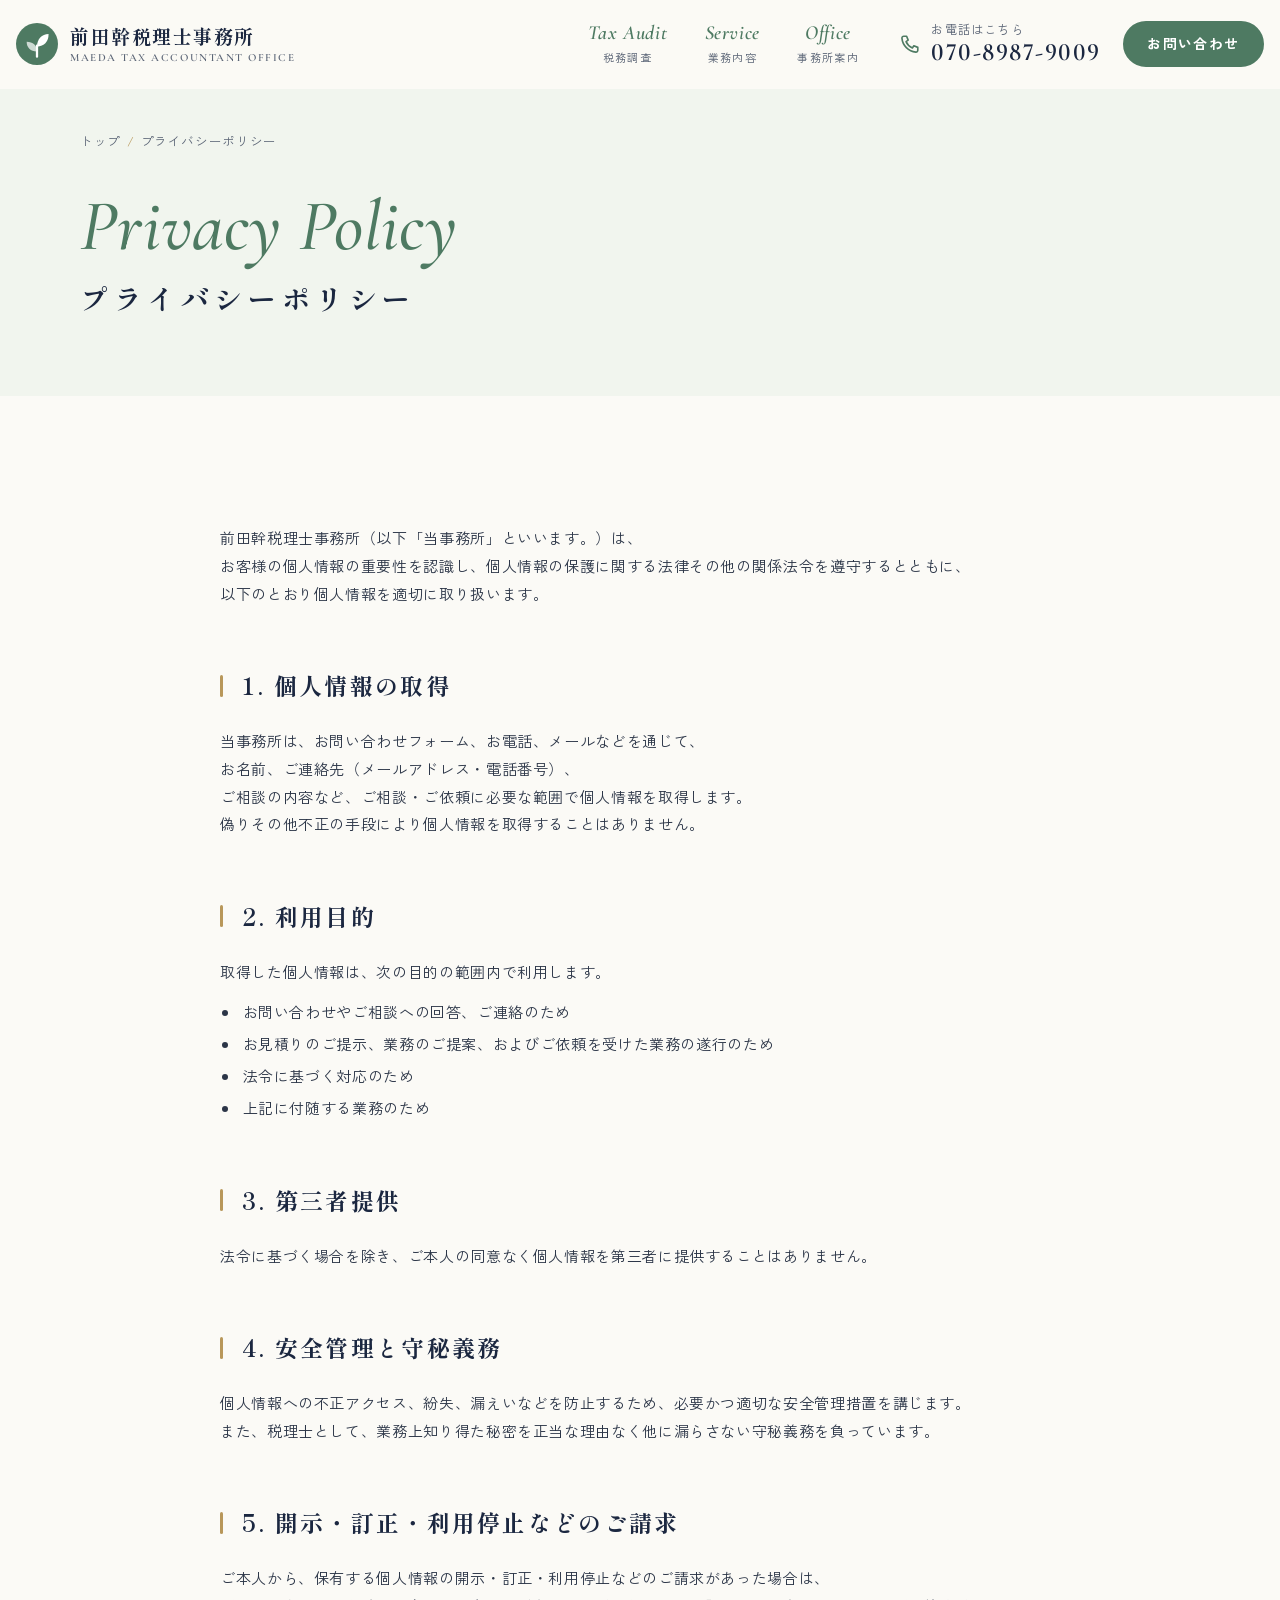
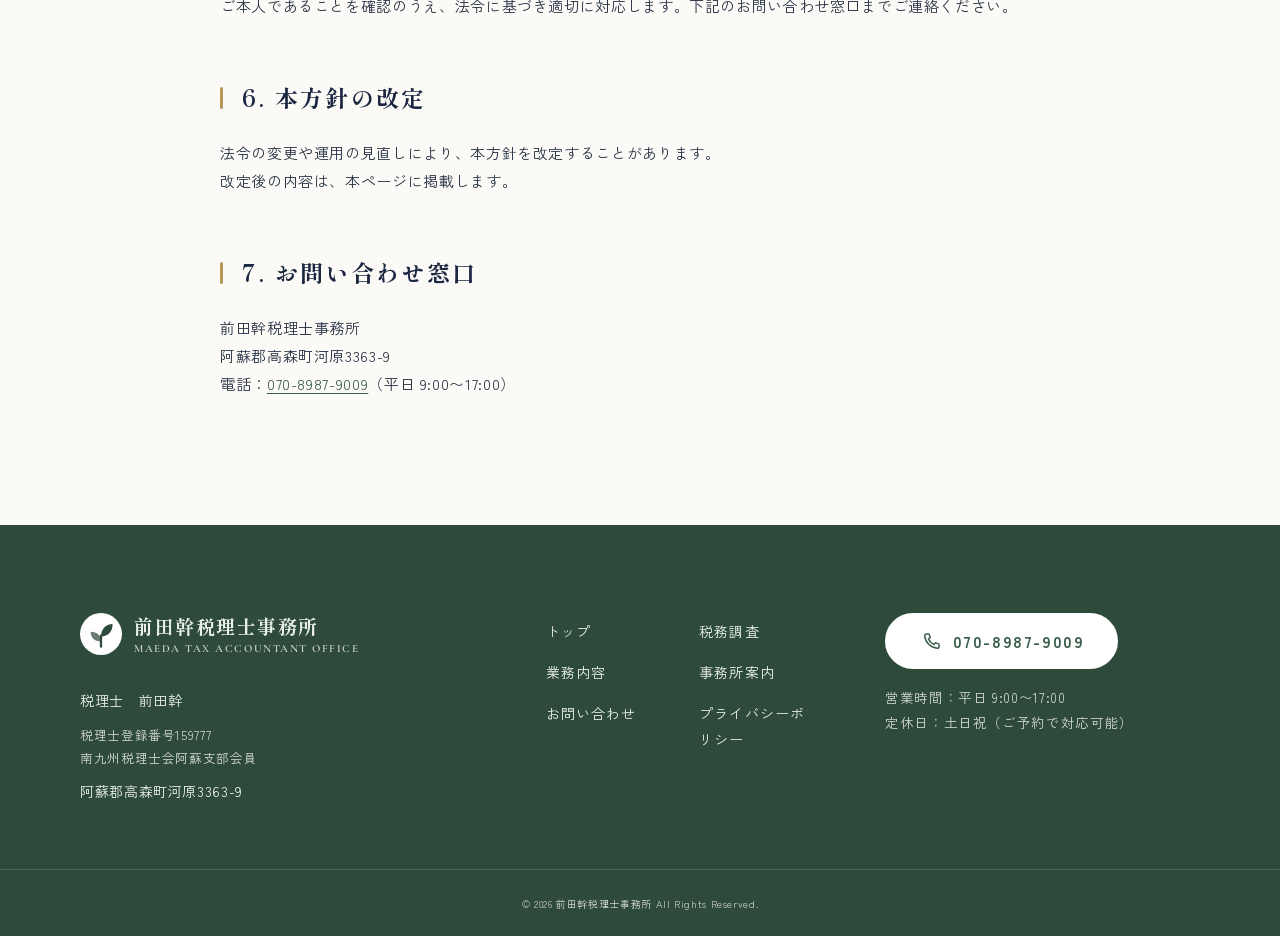
==== privacy.html @ 251eafc2 "initial sync from VS Code" ====
<!doctype html>
<html lang="ja">
<head>
<meta charset="utf-8">
<meta name="viewport" content="width=device-width, initial-scale=1">
<title>プライバシーポリシー｜前田幹税理士事務所</title>
<meta name="description" content="前田幹税理士事務所の個人情報の取り扱い（プライバシーポリシー）についてご案内します。">
<meta name="theme-color" content="#FBFAF6">
<meta name="format-detection" content="telephone=no">
<!-- 公開時にドメインが決まったら：og:image を絶対URL（https://〜/assets/img/og-image.jpg）にし、canonical と og:url を追加してください -->
<meta property="og:type" content="website">
<meta property="og:locale" content="ja_JP">
<meta property="og:site_name" content="前田幹税理士事務所">
<meta property="og:title" content="プライバシーポリシー｜前田幹税理士事務所">
<meta property="og:description" content="前田幹税理士事務所の個人情報の取り扱い（プライバシーポリシー）についてご案内します。">
<meta property="og:image" content="assets/img/og-image.jpg">
<meta name="twitter:card" content="summary_large_image">
<link rel="icon" href="assets/img/favicon.svg" type="image/svg+xml">
<link rel="preconnect" href="https://fonts.googleapis.com">
<link rel="preconnect" href="https://fonts.gstatic.com" crossorigin>
<link rel="stylesheet" href="https://fonts.googleapis.com/css2?family=Cormorant+Garamond:ital,wght@0,500;0,600;1,500;1,600&family=Shippori+Mincho:wght@500;700&family=Zen+Kaku+Gothic+New:wght@400;500;700&display=swap">
<link rel="stylesheet" href="assets/css/style.css">
<script>document.documentElement.classList.add('js');setTimeout(function(){if(!window.__siteReady)document.documentElement.classList.remove('js')},4000);</script>
</head>
<body class="page-privacy">
<a class="skip-link" href="#main">本文へスキップ</a>
<!-- SVGアイコン（インライン・スプライト）。各所で <svg class="icon"><use href="#i-xxx"/></svg> として参照 -->
<svg xmlns="http://www.w3.org/2000/svg" width="0" height="0" style="position:absolute" aria-hidden="true" focusable="false">
  <defs>
    <!-- ロゴマーク：「幹」＝木の幹から芽吹く若葉（仮のマークです。正式なロゴができたら差し替えてください） -->
    <symbol id="logo-mark" viewBox="0 0 48 48">
      <circle cx="24" cy="24" r="24" style="fill:var(--logo-bg,#4E7A62)"/>
      <path d="M24 38.5V26" fill="none" stroke-width="2.6" stroke-linecap="round" style="stroke:var(--logo-fg,#fff)"/>
      <path d="M24 27C24 18.2 29.6 13 37.2 12.6 37.6 20.6 32.2 27 24 27Z" style="fill:var(--logo-fg,#fff)"/>
      <path d="M24 32.5C24 25.4 19.4 21.6 12.2 21.4 12.2 28 16.4 32.5 24 32.5Z" style="fill:var(--logo-fg,#fff);fill-opacity:.72"/>
    </symbol>

    <!-- UIアイコン（24px） -->
    <symbol id="i-phone" viewBox="0 0 24 24">
      <path d="M5.2 3.5h3.1l1.7 4.3-2.3 1.6a12.5 12.5 0 0 0 6.9 6.9l1.6-2.3 4.3 1.7v3.1a2 2 0 0 1-2.1 2A16.7 16.7 0 0 1 3.2 5.6a2 2 0 0 1 2-2.1z"/>
    </symbol>
    <symbol id="i-mail" viewBox="0 0 24 24">
      <rect x="3" y="5" width="18" height="14" rx="2.6"/>
      <path d="m3.8 7.6 8.2 5.9 8.2-5.9"/>
    </symbol>
    <symbol id="i-arrow" viewBox="0 0 24 24">
      <path d="M4.5 12h14.5"/>
      <path d="m13.5 6.2 5.8 5.8-5.8 5.8"/>
    </symbol>
    <symbol id="i-pin" viewBox="0 0 24 24">
      <path d="M12 21.5s-6.6-5.6-6.6-11a6.6 6.6 0 0 1 13.2 0c0 5.4-6.6 11-6.6 11z"/>
      <circle cx="12" cy="10.5" r="2.4"/>
    </symbol>
    <symbol id="i-clock" viewBox="0 0 24 24">
      <circle cx="12" cy="12" r="9.2"/>
      <path d="M12 7v5.2l3.4 2"/>
    </symbol>
    <symbol id="i-check" viewBox="0 0 24 24">
      <path d="m4.8 12.6 4.9 4.9 9.5-10.3"/>
    </symbol>
    <symbol id="i-check-circle" viewBox="0 0 24 24">
      <circle cx="12" cy="12" r="9.6"/>
      <path d="m7.8 12.5 3 3 5.5-6.2"/>
    </symbol>
    <symbol id="i-info" viewBox="0 0 24 24">
      <circle cx="12" cy="12" r="9.6"/>
      <path d="M12 11v5.6"/>
      <path d="M12 7.7h.01"/>
    </symbol>
    <symbol id="i-external" viewBox="0 0 24 24">
      <path d="M14 4h6v6"/>
      <path d="M20 4l-9.4 9.4"/>
      <path d="M18 14v4.5a1.5 1.5 0 0 1-1.5 1.5h-11A1.5 1.5 0 0 1 4 18.5v-11A1.5 1.5 0 0 1 5.5 6H10"/>
    </symbol>

    <!-- 特長・業務アイコン（48px／線＋ゴールドのアクセント） -->
    <symbol id="i-building" viewBox="0 0 48 48">
      <path d="M6 19 24 8l18 11z"/>
      <path d="M13 24v12M20 24v12M28 24v12M35 24v12"/>
      <path d="M9 40h30M6 44h36"/>
      <circle class="acc" cx="24" cy="15" r="2"/>
    </symbol>
    <symbol id="i-talk" viewBox="0 0 48 48">
      <path d="M10 8h21a4.5 4.5 0 0 1 4.5 4.5v10A4.5 4.5 0 0 1 31 27H21l-7.5 6v-6H10a4.5 4.5 0 0 1-4.5-4.5v-10A4.5 4.5 0 0 1 10 8z"/>
      <path d="M38.5 18.5h.5a4.5 4.5 0 0 1 4.5 4.5v9a4.5 4.5 0 0 1-4.5 4.5h-1.5V43l-7.5-5.5H25a4.5 4.5 0 0 1-3.6-1.8"/>
      <circle class="dot" cx="14.5" cy="17.5" r="1.5"/>
      <circle class="acc" cx="20.5" cy="17.5" r="1.7"/>
      <circle class="dot" cx="26.5" cy="17.5" r="1.5"/>
    </symbol>
    <symbol id="i-review" viewBox="0 0 48 48">
      <path d="M15 5h13l9 9v8"/>
      <path d="M15 5a3.5 3.5 0 0 0-3.5 3.5v28A3.5 3.5 0 0 0 15 40h7"/>
      <path d="M28 5v9h9"/>
      <path d="M17 21h14M17 27h8"/>
      <circle cx="33" cy="33.5" r="7"/>
      <path d="m38.3 38.8 5 5"/>
      <path class="acc-line" d="m29.8 33.5 2.4 2.4 4-4.7"/>
    </symbol>
    <symbol id="i-doc" viewBox="0 0 48 48">
      <path d="M14 5h15l8 8v28a2 2 0 0 1-2 2H14a2 2 0 0 1-2-2V7a2 2 0 0 1 2-2z"/>
      <path d="M29 5v8h8"/>
      <path d="M17 22h15M17 28h15M17 34h8"/>
      <circle class="acc" cx="33" cy="35" r="3.6"/>
    </symbol>
    <symbol id="i-qa" viewBox="0 0 48 48">
      <path d="M10 7h28a3.5 3.5 0 0 1 3.5 3.5V29a3.5 3.5 0 0 1-3.5 3.5H26L18 40v-7.5h-8A3.5 3.5 0 0 1 6.5 29V10.5A3.5 3.5 0 0 1 10 7z"/>
      <path d="M20.2 17.6a3.9 3.9 0 1 1 5.6 3.5c-1.2.6-1.8 1.4-1.8 2.6"/>
      <circle class="acc" cx="24" cy="27.6" r="1.4"/>
    </symbol>
    <symbol id="i-calc" viewBox="0 0 48 48">
      <rect x="10" y="5" width="28" height="38" rx="3.5"/>
      <rect x="15" y="10" width="18" height="8" rx="1.8"/>
      <circle class="dot" cx="17" cy="25" r="1.6"/>
      <circle class="dot" cx="24" cy="25" r="1.6"/>
      <circle class="dot" cx="31" cy="25" r="1.6"/>
      <circle class="dot" cx="17" cy="31" r="1.6"/>
      <circle class="dot" cx="24" cy="31" r="1.6"/>
      <circle class="dot" cx="31" cy="31" r="1.6"/>
      <circle class="dot" cx="17" cy="37" r="1.6"/>
      <circle class="dot" cx="24" cy="37" r="1.6"/>
      <circle class="acc" cx="31" cy="37" r="1.9"/>
    </symbol>
    <symbol id="i-home" viewBox="0 0 48 48">
      <path d="M5.5 23.5 24 8l18.5 15.5"/>
      <path d="M10 20.5V40a2 2 0 0 0 2 2h24a2 2 0 0 0 2-2V20.5"/>
      <path d="M20 42V31h8v11"/>
      <path class="acc" d="M24 26.4s-4.6-2.9-4.6-5.9a2.5 2.5 0 0 1 4.6-1.4 2.5 2.5 0 0 1 4.6 1.4c0 3-4.6 5.9-4.6 5.9z"/>
    </symbol>
    <symbol id="i-bell" viewBox="0 0 48 48">
      <path d="M24 6c-7 0-12 5.2-12 12v8l-4 7h32l-4-7v-8c0-6.8-5-12-12-12z"/>
      <path d="M19.5 39a4.5 4.5 0 0 0 9 0"/>
      <circle class="acc" cx="24" cy="6" r="2"/>
    </symbol>
  </defs>
</svg>

<!-- ============================================================
     ヘッダー（全ページ共通）
============================================================ -->
<header class="site-header" id="site-header">
  <div class="site-header__inner">
    <a class="logo" href="index.html" aria-label="前田幹税理士事務所 トップページへ">
      <svg class="logo__mark" viewBox="0 0 48 48" aria-hidden="true" focusable="false"><use href="#logo-mark"/></svg>
      <span class="logo__text">
        <span class="logo__name">前田幹税理士事務所</span>
        <span class="logo__sub">Maeda Tax Accountant Office</span>
      </span>
    </a>

    <nav class="gnav" id="gnav" aria-label="メインメニュー">
      <ul class="gnav__list">
        <li><a class="gnav__link" href="tax-audit.html"><span class="gnav__en">Tax Audit</span><span class="gnav__ja">税務調査</span></a></li>
        <li><a class="gnav__link" href="service.html"><span class="gnav__en">Service</span><span class="gnav__ja">業務内容</span></a></li>
        <li><a class="gnav__link" href="index.html#office"><span class="gnav__en">Office</span><span class="gnav__ja">事務所案内</span></a></li>
      </ul>
      <div class="gnav__cta">
        <a class="gnav__tel" href="tel:07089879009">
          <svg class="icon" aria-hidden="true" focusable="false"><use href="#i-phone"/></svg>
          <span class="gnav__tel-body">
            <span class="gnav__tel-label">お電話はこちら</span>
            <span class="gnav__tel-num">070-8987-9009</span>
          </span>
        </a>
        <a class="btn btn--sm" href="service.html#contact"><span>お問い合わせ</span></a>
      </div>
    </nav>

    <button class="menu-btn" type="button" aria-expanded="false" aria-controls="gnav" aria-label="メニューを開く">
      <span class="menu-btn__bars" aria-hidden="true"><span></span><span></span></span>
      <span class="menu-btn__label" aria-hidden="true">Menu</span>
    </button>
  </div>
</header>

<main id="main">
<!-- ============================================================
     プライバシーポリシー
     ※構成案に本文がなかったため、一般的な内容で作成したドラフトです。
       事務所側でご確認・修正のうえ公開してください（制定日・改定日の追記もお願いします）。
============================================================ -->
<section class="page-hero page-hero--simple">
  <div class="container">
    <nav class="breadcrumb" aria-label="パンくずリスト">
      <ol>
        <li><a href="index.html">トップ</a></li>
        <li aria-current="page">プライバシーポリシー</li>
      </ol>
    </nav>
    <p class="page-hero__en" aria-hidden="true">Privacy Policy</p>
    <h1 class="page-hero__title">プライバシーポリシー</h1>
  </div>
</section>

<section class="section policy-doc">
  <div class="container container--narrow">
    <div class="prose">
      <p>前田幹税理士事務所（以下「当事務所」といいます。）は、<br class="is-pc"><br class="is-sp">お客様の個人情報の重要性を認識し、<br class="is-sp">個人情報の保護に関する法律<br class="is-sp">その他の関係法令を遵守するとともに、<br class="is-pc"><br class="is-sp">以下のとおり個人情報を適切に取り扱います。</p>

      <h2 class="h3">1. 個人情報の取得</h2>
      <p>当事務所は、お問い合わせフォーム、お電話、<br class="is-sp">メールなどを通じて、<br class="is-pc"><br class="is-sp">お名前、ご連絡先（メールアドレス・電話番号）、<br class="is-pc"><br class="is-sp">ご相談の内容など、ご相談・ご依頼に必要な範囲で<br class="is-sp">個人情報を取得します。<br class="is-pc"><br class="is-sp">偽りその他不正の手段により<br class="is-sp">個人情報を取得することはありません。</p>

      <h2 class="h3">2. 利用目的</h2>
      <p>取得した個人情報は、次の目的の範囲内で利用します。</p>
      <ul class="plain-list">
        <li>お問い合わせやご相談への回答、ご連絡のため</li>
        <li>お見積りのご提示、業務のご提案、<br class="is-sp">およびご依頼を受けた業務の遂行のため</li>
        <li>法令に基づく対応のため</li>
        <li>上記に付随する業務のため</li>
      </ul>

      <h2 class="h3">3. 第三者提供</h2>
      <p>法令に基づく場合を除き、<br class="is-sp">ご本人の同意なく個人情報を<br class="is-sp">第三者に提供することはありません。</p>

      <h2 class="h3">4. 安全管理と守秘義務</h2>
      <p>個人情報への不正アクセス、紛失、漏えいなどを防止するため、<br class="is-sp">必要かつ適切な安全管理措置を講じます。<br class="is-pc"><br class="is-sp">また、税理士として、業務上知り得た秘密を<br class="is-sp">正当な理由なく他に漏らさない守秘義務を負っています。</p>

      <h2 class="h3">5. 開示・訂正・利用停止などのご請求</h2>
      <p>ご本人から、保有する個人情報の開示・訂正・利用停止などの<br class="is-sp">ご請求があった場合は、<br class="is-pc">ご本人であることを確認のうえ、<br class="is-sp">法令に基づき適切に対応します。<br class="is-sp">下記のお問い合わせ窓口までご連絡ください。</p>

      <h2 class="h3">6. 本方針の改定</h2>
      <p>法令の変更や運用の見直しにより、<br class="is-sp">本方針を改定することがあります。<br class="is-pc"><br class="is-sp">改定後の内容は、本ページに掲載します。</p>

      <h2 class="h3">7. お問い合わせ窓口</h2>
      <p>前田幹税理士事務所<br>阿蘇郡高森町河原3363-9<br>電話：<a class="nb" href="tel:07089879009">070-8987-9009</a>（平日 9:00〜17:00）</p>
    </div>
  </div>
</section>

</main>
<!-- ============================================================
     フッター（全ページ共通）
============================================================ -->
<footer class="site-footer">
  <div class="site-footer__inner">
    <div class="site-footer__brand">
      <a class="logo logo--light" href="index.html" aria-label="前田幹税理士事務所 トップページへ">
        <svg class="logo__mark" viewBox="0 0 48 48" aria-hidden="true" focusable="false"><use href="#logo-mark"/></svg>
        <span class="logo__text">
          <span class="logo__name">前田幹税理士事務所</span>
          <span class="logo__sub">Maeda Tax Accountant Office</span>
        </span>
      </a>
      <address class="site-footer__address">
        <p>税理士　前田幹</p>
        <p class="site-footer__small">税理士登録番号159777<br>南九州税理士会阿蘇支部会員</p>
        <p>阿蘇郡高森町河原3363-9</p>
      </address>
    </div>

    <nav class="site-footer__nav" aria-label="フッターメニュー">
      <ul>
        <li><a href="index.html">トップ</a></li>
        <li><a href="tax-audit.html">税務調査</a></li>
        <li><a href="service.html">業務内容</a></li>
        <li><a href="index.html#office">事務所案内</a></li>
        <li><a href="service.html#contact">お問い合わせ</a></li>
        <li><a href="privacy.html">プライバシーポリシー</a></li>
      </ul>
    </nav>

    <div class="site-footer__contact">
      <a class="btn btn--light" href="tel:07089879009">
        <svg class="icon" aria-hidden="true" focusable="false"><use href="#i-phone"/></svg>
        <span class="nb">070-8987-9009</span>
      </a>
      <p class="site-footer__hours">営業時間：平日 9:00〜17:00<br>定休日：土日祝（ご予約で対応可能）</p>
    </div>
  </div>
  <p class="site-footer__copy"><small>© 2026 前田幹税理士事務所 All Rights Reserved.</small></p>
</footer>

<!-- スマホ・タブレット用の固定バー（電話・お問い合わせにすぐ届くように） -->
<div class="sp-bar" role="navigation" aria-label="お電話・お問い合わせ">
  <a class="sp-bar__tel" href="tel:07089879009">
    <svg class="icon" aria-hidden="true" focusable="false"><use href="#i-phone"/></svg>
    <span>電話する</span>
  </a>
  <a class="sp-bar__mail" href="service.html#contact">
    <svg class="icon" aria-hidden="true" focusable="false"><use href="#i-mail"/></svg>
    <span>お問い合わせ</span>
  </a>
</div>

<script src="assets/js/main.js" defer></script>
</body>
</html>
---- assets/css/style.css ----
/* ==========================================================================
   前田幹税理士事務所 — style.css
   コンセプト：やさしい余白・落ち着いた色・明朝の見出し
   色味は、写真（机のセージグリーン／紺のスーツ／襟元のゴールド）から取っています。
   色を変えたいときは、下の「01 Tokens」の値を書き換えるだけで全ページに反映されます。
   目次
   01 Tokens        02 Base          03 Utilities     04 Buttons / Icons
   05 Header / Nav  06 Footer        07 Section parts 08 Home
   09 Inner pages   10 Form          11 Mobile compact  12 Motion / A11y
   ========================================================================== */

/* ---------- 01 Tokens ---------- */
:root {
  /* 面 */
  --c-bg: #FBFAF6;              /* 生成り（ページ背景） */
  --c-bg-soft: #F1F5EE;         /* 淡いセージ（交互セクション） */
  --c-bg-tint: #E3ECE2;         /* セージの濃いめ（吹き出し・パネル） */
  --c-bg-tint-2: #EAEFE6;       /* 吹き出しの2つ目など、もう少し淡いもの */
  --c-bg-tint-strong: #DDE8DC;  /* 淡い背景の上に置く写真のズレ枠 */
  --c-surface: #FFFFFF;

  /* 文字・線・入力欄 */
  --c-ink: #2B3547;             /* 本文 */
  --c-ink-strong: #1B2740;      /* 見出し（スーツの紺） */
  --c-ink-soft: #5A6475;        /* 補足テキスト */
  --c-line: #DCE3D9;
  --c-field: #F3F7F0;           /* 入力欄の塗り */
  --c-field-line: #C9D3C7;      /* 入力欄・選択肢の枠 */

  /* ブランド色 */
  --c-primary: #4E7A62;         /* セージグリーン（ボタン等） */
  --c-primary-hover: #3B5F4B;
  --c-on-primary: #FFFFFF;      /* 主色の上に載せる文字 */
  --c-primary-dark: #3B5F4B;    /* 明るい背景上の小さな色文字・リンク */
  --c-heading-accent: #3B5F4B;  /* 目立たせたい色文字（特長の見出し・数字など） */
  --c-gold: #B8975A;            /* バッジのゴールド（装飾の線・点・枠） */
  --c-icon: #4E7A62;            /* アイコンの線 */
  --c-icon-accent: #B8975A;     /* アイコンのアクセント（点など） */
  --c-en: #4E7A62;              /* 英字の見出し */
  --c-ghost-fg: #3B5F4B;        /* 枠ボタンの文字 */
  --c-focus-ring: #4E7A62;      /* キーボードフォーカスの輪 */

  /* ロゴ・フッター */
  --logo-bg: #4E7A62;
  --logo-fg: #FFFFFF;
  --c-footer-bg: #2E4A3B;
  --c-footer-fg: #EAF1EA;
  --c-footer-fg-soft: rgba(255, 255, 255, .78);
  --c-footer-line: rgba(255, 255, 255, .14);
  --c-footer-logo-bg: #FFFFFF;
  --c-footer-logo-fg: #2E4A3B;

  /* 緊急系（赤すぎない焼き色） */
  --c-alert: #B35538;
  --c-alert-ink: #9C4429;
  --c-alert-bg: #FCF2ED;
  --c-alert-line: #EBCFC1;

  --font-sans: "Zen Kaku Gothic New", "Hiragino Kaku Gothic ProN", "Hiragino Sans", "Yu Gothic Medium", "YuGothic", "Meiryo", sans-serif;
  --font-serif: "Shippori Mincho", "Hiragino Mincho ProN", "Yu Mincho", "YuMincho", "MS PMincho", serif;
  --font-en: "Cormorant Garamond", "Shippori Mincho", "Hiragino Mincho ProN", serif;

  --radius-s: 12px;
  --radius-m: 20px;
  --radius-l: 32px;
  --shadow-s: 0 8px 30px rgba(30, 45, 70, .06);
  --shadow-m: 0 20px 60px rgba(30, 45, 70, .10);
  --header-h: 72px;
  --bar-h: 69px;                /* 下部固定バー（〜959pxで表示）の高さ */
  --ease: cubic-bezier(.22, .61, .36, 1);

  --acc: var(--c-icon-accent);  /* SVGアイコンのアクセント色（.acc が参照） */
}
@media (min-width: 960px) {
  :root { --header-h: 88px; --bar-h: 0px; }
}
/* ファーストビュー（各ページ冒頭の写真エリア）の高さ＝画面の高さ − ヘッダー − 下部バー */
:root { --fv-h: calc(100vh - var(--header-h) - var(--bar-h) - env(safe-area-inset-bottom) - 1px); }
@supports (height: 100svh) {
  :root { --fv-h: calc(100svh - var(--header-h) - var(--bar-h) - env(safe-area-inset-bottom) - 1px); }
}

/* ---------- 02 Base ---------- */
*, *::before, *::after { box-sizing: border-box; }
html {
  -webkit-text-size-adjust: 100%;
  scroll-behavior: smooth;
  scroll-padding-top: calc(var(--header-h) + 16px);
}
body {
  margin: 0;
  background: var(--c-bg);
  color: var(--c-ink);
  font-family: var(--font-sans);
  font-size: 16px;
  line-height: 1.85;
  letter-spacing: .04em;
  -webkit-font-smoothing: antialiased;
  text-rendering: optimizeLegibility;
  /* 自然な日本語の折り返し（keep-all や <wbr> による強制的な文節区切りは使いません） */
  word-break: normal;
  overflow-wrap: break-word;
  line-break: strict;
}
/* 本文・リスト */
p, li {
  line-height: 1.85;
  overflow-wrap: break-word;
  word-break: normal;
  text-wrap: pretty;          /* 文末に1〜2文字だけ取り残されるのを防ぐ（対応ブラウザ） */
}
/* 見出し：文節で自動折り返し（Chrome / Edge など対応ブラウザ）。
   非対応ブラウザでも崩れないよう、HTML側で意味のまとまりを <span class="ib">（inline-block）にしています */
h1, h2, h3 { word-break: auto-phrase; }
/* 【任意】本文でも文節の途中で折り返したくない場合は、次の1行を有効にしてください（Chrome / Edge 対応。非対応ブラウザは通常の折り返し）
   p, li, dd { word-break: auto-phrase; } */
/* 短い項目（チェックリスト・箇条書き）：行の長さを揃えて、末尾に1〜2文字だけ残るのを防ぐ */
.check-grid li, .worry-list li, .principles li, .checklist-box__list li, .bubbles li, .experience__list li,
.plain-list li, .hero__eyebrow { text-wrap: balance; }
body.is-nav-open, html.is-nav-open body { overflow: hidden; }
img, svg, iframe { display: block; max-width: 100%; }
img { height: auto; }
a { color: var(--c-primary-dark); text-underline-offset: .22em; }
h1, h2, h3, p, ul, ol, dl, dd, figure { margin: 0; }
ul, ol { padding: 0; list-style: none; }
button, input, textarea { font: inherit; color: inherit; letter-spacing: inherit; }
[hidden] { display: none !important; }
::selection { background: color-mix(in srgb, var(--c-gold) 35%, transparent); }
:focus-visible { outline: 3px solid var(--c-focus-ring); outline-offset: 3px; border-radius: 4px; }

/* ---------- 03 Utilities ---------- */
.sr-only {
  position: absolute !important; width: 1px; height: 1px; padding: 0; margin: -1px;
  overflow: hidden; clip: rect(0, 0, 0, 0); white-space: nowrap; border: 0;
}
.nb { white-space: nowrap; }
.ib { display: inline-block; }
/* PC／スマホ 改行切り替え：<br class="is-pc"> はPCだけ、<br class="is-sp"> はスマホだけで改行（768px以下がスマホ） */
.is-pc { display: inline; }
.is-sp { display: none; }
@media screen and (max-width: 768px) {
  .is-pc { display: none; }
  .is-sp { display: inline; }
}
.skip-link {
  position: absolute; left: 12px; top: -64px; z-index: 300;
  padding: 10px 18px; border-radius: 8px; background: var(--c-ink-strong); color: #fff;
  text-decoration: none; transition: top .2s;
}
.skip-link:focus { top: 12px; }

.container { width: min(100% - 40px, 1120px); margin-inline: auto; }
.container--narrow { width: min(100% - 40px, 840px); margin-inline: auto; }
@media (min-width: 768px) {
  .container { width: min(100% - 64px, 1120px); }
  .container--narrow { width: min(100% - 64px, 840px); }
}

.section { position: relative; padding-block: clamp(72px, 10vw, 132px); }
.section--soft { background: var(--c-bg-soft); }
.section--tight { padding-block: clamp(56px, 7vw, 96px); }

/* 1カラムのグリッドは、長い語で幅が押し広げられないよう minmax(0,1fr) を明示 */
.features__grid, .link-cards, .message__grid, .office__about, .office__info,
.experience, .flow, .closing__panel, .service-cards, .site-footer__inner, .steps, .check-grid,
.worry-list, .bubbles, .form__pair, .alert-card, .checklist-box__list { grid-template-columns: minmax(0, 1fr); }

/* 本文の組み */
.prose p + p { margin-top: 1.4em; }
.prose strong { font-weight: 700; color: var(--c-ink-strong); }
.prose .h3 { margin-top: 2.6em; }
.prose .h3:first-child { margin-top: 0; }
.mark { background: linear-gradient(transparent 62%, color-mix(in srgb, var(--c-gold) 34%, transparent) 62%); padding-inline: .1em; }

.h3 {
  position: relative; margin-bottom: 1em; padding-left: .95em;
  font-family: var(--font-serif); font-weight: 700; font-size: clamp(19px, 2.4vw, 23px);
  line-height: 1.6; letter-spacing: .1em; color: var(--c-ink-strong);
}
.h3::before {
  content: ""; position: absolute; left: 0; top: .32em; bottom: .32em; width: 3px;
  border-radius: 2px; background: var(--c-gold);
}

/* セクション見出し（英字＋日本語） */
.sec-head { margin-bottom: clamp(40px, 6vw, 72px); text-align: center; }
.sec-head__en {
  font-family: var(--font-en); font-style: italic; font-weight: 500;
  font-size: clamp(42px, 8vw, 76px); line-height: 1; letter-spacing: .01em;
  color: var(--c-en); opacity: .94;
}
.sec-head__ja {
  display: inline-block; margin-top: 10px;
  font-family: var(--font-serif); font-weight: 700; font-size: clamp(17px, 2.2vw, 21px);
  line-height: 1.6; letter-spacing: .18em; color: var(--c-ink-strong); text-wrap: balance;
}
.sec-head__ja::after {
  content: ""; display: block; width: 36px; height: 2px; margin: 18px auto 0;
  border-radius: 2px; background: var(--c-gold);
}
.lead-title {
  margin-bottom: clamp(28px, 4vw, 44px);
  font-family: var(--font-serif); font-weight: 700; font-size: clamp(23px, 3.4vw, 34px);
  line-height: 1.7; letter-spacing: .06em; color: var(--c-ink-strong); text-wrap: balance;
}
.lead-text {
  font-family: var(--font-serif); font-weight: 500; font-size: clamp(16px, 2vw, 19px);
  line-height: 2; letter-spacing: .06em; text-align: center; text-wrap: pretty;
}

/* 写真フレーム（やわらかいズレ枠） */
.photo { position: relative; isolation: isolate; }
.photo img { width: 100%; height: auto; border-radius: var(--radius-l); box-shadow: var(--shadow-s); }
.photo::before {
  content: ""; position: absolute; z-index: -1; inset: 16px -14px -16px 14px;
  border: 1px solid var(--c-gold); border-radius: var(--radius-l); opacity: .8;
}
.photo--soft::before { inset: 18px -16px -18px 16px; border: 0; background: var(--c-bg-tint); opacity: 1; }
.section--soft .photo--soft::before { background: var(--c-bg-tint-strong); }

/* ---------- 04 Buttons / Icons ---------- */
.icon {
  width: 1.25em; height: 1.25em; flex: none;
  fill: none; stroke: currentColor; stroke-width: 1.8; stroke-linecap: round; stroke-linejoin: round;
}
.icon--xl { width: 46px; height: 46px; stroke-width: 1.7; }
.acc { fill: var(--acc, var(--c-gold)); stroke: none; }
.acc-line { stroke: var(--acc, var(--c-gold)); }
.dot { fill: currentColor; stroke: none; }

.btn {
  --btn-bg: var(--c-primary); --btn-fg: var(--c-on-primary); --btn-bd: var(--c-primary);
  display: inline-flex; align-items: center; justify-content: center; gap: .65em;
  min-height: 56px; padding: .7em 2em .7em 2.2em;
  border: 2px solid var(--btn-bd); border-radius: 999px; background: var(--btn-bg); color: var(--btn-fg);
  font-family: var(--font-sans); font-weight: 700; font-size: 16px; line-height: 1.4; letter-spacing: .1em;
  text-align: center; text-decoration: none; cursor: pointer;
  transition: background-color .3s var(--ease), color .3s var(--ease), border-color .3s var(--ease),
              transform .3s var(--ease), box-shadow .3s var(--ease);
}
.btn .icon { transition: transform .3s var(--ease); }
.btn:hover {
  --btn-bg: var(--c-primary-hover); --btn-bd: var(--c-primary-hover);
  transform: translateY(-2px); box-shadow: 0 12px 26px color-mix(in srgb, var(--c-primary) 38%, transparent);
}
.btn:hover .icon:last-child { transform: translateX(4px); }
.btn:active { transform: translateY(0); box-shadow: none; }
.btn--ghost { --btn-bg: transparent; --btn-fg: var(--c-ghost-fg); --btn-bd: var(--c-primary); }
.btn--ghost:hover { --btn-bg: var(--c-primary); --btn-fg: var(--c-on-primary); --btn-bd: var(--c-primary); }
.btn--light { --btn-bg: #fff; --btn-fg: var(--c-heading-accent); --btn-bd: #fff; }
.btn--light:hover { --btn-bg: var(--c-bg-tint); --btn-bd: var(--c-bg-tint); box-shadow: none; }
.btn--alert { --btn-bg: var(--c-alert); --btn-fg: #fff; --btn-bd: var(--c-alert); }
.btn--alert:hover { --btn-bg: var(--c-alert-ink); --btn-bd: var(--c-alert-ink); box-shadow: 0 12px 26px color-mix(in srgb, var(--c-alert) 30%, transparent); }
.btn--sm { min-height: 46px; padding: .35em 1.6em; font-size: 14px; }
.btn--lg { min-height: 64px; padding-inline: 2.4em; font-size: 17px; }
.btn--lg .nb { letter-spacing: .08em; }

.text-link {
  display: inline-flex; align-items: center; gap: .5em;
  font-weight: 700; color: var(--c-primary-dark); text-decoration: none;
  border-bottom: 1px solid var(--c-gold); padding-bottom: 2px;
}
.text-link:hover { color: var(--c-heading-accent); }
.text-link:hover .icon { transform: translateX(4px); }
.text-link .icon { transition: transform .3s var(--ease); }

/* ---------- 05 Header / Nav ---------- */
.site-header {
  position: sticky; top: 0; z-index: 100;
  border-bottom: 1px solid transparent;
  transition: border-color .3s, box-shadow .3s;
}
/* ぼかし背景は疑似要素に持たせる（ヘッダー本体に backdrop-filter を付けると、
   中の position: fixed のメニューがヘッダーの高さに閉じ込められてしまうため） */
.site-header::before {
  content: ""; position: absolute; inset: 0; z-index: -1;
  background: color-mix(in srgb, var(--c-bg) 90%, transparent);
  -webkit-backdrop-filter: saturate(1.4) blur(14px); backdrop-filter: saturate(1.4) blur(14px);
}
.site-header.is-scrolled { border-bottom-color: var(--c-line); box-shadow: 0 8px 28px rgba(30, 45, 70, .06); }
.site-header__inner {
  display: flex; align-items: center; justify-content: space-between; gap: 20px;
  width: min(100% - 32px, 1280px); height: var(--header-h); margin-inline: auto;
}
.logo { display: inline-flex; align-items: center; gap: 12px; min-width: 0; color: var(--c-ink-strong); text-decoration: none; }
.logo__mark { width: 42px; height: 42px; flex: none; }
.logo__text { display: grid; gap: 3px; min-width: 0; }
.logo__name {
  font-family: var(--font-serif); font-weight: 700; font-size: clamp(16px, 4.4vw, 19px);
  line-height: 1.3; letter-spacing: .08em; white-space: nowrap;
}
.logo__sub {
  font-family: var(--font-en); font-weight: 600; font-size: 11px; line-height: 1.2;
  letter-spacing: .14em; text-transform: uppercase; color: var(--c-ink-soft); white-space: nowrap;
}

.menu-btn {
  display: grid; place-items: center; align-content: center; gap: 5px;
  width: 56px; height: 56px; padding: 0; border: 0; border-radius: 50%;
  background: transparent; color: var(--c-ink-strong); cursor: pointer;
}
.menu-btn__bars { position: relative; display: block; width: 24px; height: 10px; }
.menu-btn__bars span {
  position: absolute; left: 0; width: 100%; height: 2px; border-radius: 2px; background: currentColor;
  transition: transform .3s var(--ease), top .3s var(--ease);
}
.menu-btn__bars span:nth-child(1) { top: 0; }
.menu-btn__bars span:nth-child(2) { top: 8px; }
.menu-btn[aria-expanded="true"] .menu-btn__bars span:nth-child(1) { top: 4px; transform: rotate(24deg); }
.menu-btn[aria-expanded="true"] .menu-btn__bars span:nth-child(2) { top: 4px; transform: rotate(-24deg); }
.menu-btn__label {
  font-family: var(--font-en); font-weight: 600; font-size: 11px; line-height: 1;
  letter-spacing: .12em; text-transform: uppercase;
}

/* モバイル：全画面メニュー */
.gnav {
  position: fixed; inset: var(--header-h) 0 0 0; z-index: 99;
  padding: 12px 24px 140px; overflow-y: auto; background: var(--c-bg);
  opacity: 0; visibility: hidden; transform: translateY(-10px);
  transition: opacity .3s var(--ease), transform .3s var(--ease), visibility 0s linear .3s;
}
.gnav.is-open { opacity: 1; visibility: visible; transform: none; transition-delay: 0s; }
.gnav__list { display: grid; }
.gnav__link {
  display: flex; align-items: baseline; justify-content: space-between; gap: 16px;
  padding: 22px 4px; border-bottom: 1px solid var(--c-line); color: var(--c-ink-strong); text-decoration: none;
}
.gnav__en { font-family: var(--font-en); font-style: italic; font-weight: 600; font-size: 27px; line-height: 1.2; color: var(--c-en); }
.gnav__ja { font-size: 14px; letter-spacing: .14em; color: var(--c-ink-soft); }
.gnav__cta { display: grid; gap: 14px; margin-top: 28px; }
.gnav__tel {
  display: flex; align-items: center; gap: 14px; padding: 16px 22px;
  border-radius: var(--radius-m); background: var(--c-bg-soft); color: var(--c-ink-strong); text-decoration: none;
}
.gnav__tel .icon { width: 28px; height: 28px; color: var(--c-icon); }
.gnav__tel-body { display: grid; line-height: 1.4; }
.gnav__tel-label { font-size: 12px; letter-spacing: .1em; color: var(--c-ink-soft); }
.gnav__tel-num { font-family: var(--font-en); font-weight: 600; font-size: 28px; line-height: 1.2; letter-spacing: .06em; font-variant-numeric: lining-nums; }
.gnav__cta .btn { width: 100%; min-height: 56px; font-size: 16px; }

/* PC：横並びナビ */
@media (min-width: 960px) {
  .menu-btn { display: none; }
  .gnav {
    position: static; inset: auto; display: flex; align-items: center; gap: clamp(20px, 3vw, 44px);
    padding: 0; overflow: visible; background: none;
    opacity: 1; visibility: visible; transform: none; transition: none;
  }
  .gnav__list { display: flex; gap: clamp(18px, 2.6vw, 40px); }
  .gnav__link { position: relative; display: block; padding: 8px 2px; border: 0; text-align: center; }
  .gnav__en { display: block; font-size: 20px; }
  .gnav__ja { display: block; margin-top: 2px; font-size: 11px; letter-spacing: .12em; }
  .gnav__link::after {
    content: ""; position: absolute; left: 50%; right: 50%; bottom: 0; height: 2px; background: var(--c-gold);
    transition: left .3s var(--ease), right .3s var(--ease);
  }
  .gnav__link:hover::after, .gnav__link[aria-current="page"]::after { left: 0; right: 0; }
  .gnav__cta { display: flex; align-items: center; gap: 22px; margin: 0; }
  .gnav__tel { display: none; padding: 0; gap: 10px; border-radius: 0; background: none; }
  .gnav__tel .icon { width: 22px; height: 22px; }
  .gnav__tel-num { font-size: 25px; }
  .gnav__cta .btn { width: auto; min-height: 46px; font-size: 14px; }
}
@media (min-width: 1180px) {
  .gnav__tel { display: flex; }
}

/* スマホ・タブレット：下部固定バー */
.sp-bar {
  position: fixed; left: 0; right: 0; bottom: 0; z-index: 90;
  display: grid; grid-template-columns: minmax(0, 1fr) minmax(0, 1fr); gap: 10px;
  padding: 10px 14px calc(10px + env(safe-area-inset-bottom));
  background: color-mix(in srgb, var(--c-bg) 96%, transparent);
  -webkit-backdrop-filter: blur(10px); backdrop-filter: blur(10px);
  border-top: 1px solid var(--c-line);
}
.sp-bar a {
  display: flex; align-items: center; justify-content: center; gap: .5em; min-height: 48px;
  border: 2px solid var(--c-primary); border-radius: 999px;
  font-size: 15px; font-weight: 700; letter-spacing: .06em; text-decoration: none;
}
.sp-bar__tel { background: var(--c-primary); color: var(--c-on-primary); }
.sp-bar__mail { background: #fff; color: var(--c-ghost-fg); }
@media (max-width: 959px) {
  body { padding-bottom: calc(76px + env(safe-area-inset-bottom)); }
}
@media (max-width: 359px) {
  .sp-bar { gap: 8px; padding-inline: 10px; }
  .sp-bar a { gap: .35em; font-size: 14px; letter-spacing: .02em; }
}
@media (min-width: 960px) {
  .sp-bar { display: none; }
}

/* ---------- 06 Footer ---------- */
.site-footer { background: var(--c-footer-bg); color: var(--c-footer-fg); padding-top: clamp(56px, 8vw, 88px); }
.site-footer__inner { display: grid; gap: 44px; width: min(100% - 40px, 1120px); margin-inline: auto; }
@media (min-width: 900px) {
  .site-footer__inner { grid-template-columns: minmax(0, 1.3fr) minmax(0, .9fr) minmax(0, 1fr); gap: 56px; }
}
.logo--light { --logo-bg: var(--c-footer-logo-bg); --logo-fg: var(--c-footer-logo-fg); color: var(--c-footer-fg); }
.logo--light .logo__sub { color: var(--c-footer-fg-soft); }
.site-footer__address { margin-top: 24px; font-size: 14px; font-style: normal; line-height: 1.85; }
.site-footer__address p + p { margin-top: .7em; }
.site-footer__small { font-size: 12.5px; color: var(--c-footer-fg-soft); }
.site-footer__nav ul { display: grid; grid-template-columns: minmax(0, 1fr) minmax(0, 1fr); gap: 2px 24px; }
.site-footer__nav a {
  display: inline-block; padding: 6px 0; border-bottom: 1px solid transparent;
  font-size: 14px; letter-spacing: .08em; color: var(--c-footer-fg); text-decoration: none;
}
.site-footer__nav a:hover { border-bottom-color: var(--c-gold); }
.site-footer__nav a { overflow-wrap: anywhere; }
@media (max-width: 399px) {
  .site-footer__nav ul { grid-template-columns: minmax(0, 1fr); }
}
.site-footer__contact { display: grid; align-content: start; gap: 16px; justify-items: start; }
.site-footer__hours { font-size: 13.5px; line-height: 1.85; color: var(--c-footer-fg-soft); }
.site-footer__copy {
  margin-top: clamp(40px, 6vw, 64px); padding: 22px 20px; text-align: center;
  border-top: 1px solid var(--c-footer-line); font-size: 12px; color: var(--c-footer-fg-soft);
}

/* ---------- 07 Section parts（共通部品） ---------- */
/* 緊急時のご連絡カード（税務調査／業務内容ページ共通） */
.alert-card {
  padding: clamp(28px, 5vw, 56px);
  background: var(--c-alert-bg); border: 1px solid var(--c-alert-line);
  border-radius: var(--radius-l); box-shadow: var(--shadow-s);
}
.alert-card__head { display: flex; align-items: center; gap: 20px; margin-bottom: clamp(20px, 3vw, 28px); }
@media (max-width: 479px) {
  .alert-card__head { flex-direction: column; align-items: flex-start; gap: 14px; }
}
.alert-card__icon {
  --acc: var(--c-alert);
  display: grid; place-items: center; flex: none; width: 72px; height: 72px;
  border-radius: 50%; background: #fff; color: var(--c-alert);
}
.alert-card__title {
  font-family: var(--font-serif); font-weight: 700; font-size: clamp(20px, 2.8vw, 28px);
  line-height: 1.6; letter-spacing: .06em; color: var(--c-alert-ink); text-wrap: balance;
}
.alert-card__tel { margin-top: 28px; }
.alert-card__sub { margin-top: 14px; font-size: 13.5px; line-height: 1.85; }
.alert-card__list { margin-top: clamp(28px, 4vw, 40px); padding-top: clamp(24px, 3.4vw, 32px); border-top: 1px dashed var(--c-alert-line); }
.alert-card__list-lead { font-weight: 500; }
.check-grid { display: grid; gap: 12px; margin-top: 18px; }
@media (min-width: 640px) { .check-grid { grid-template-columns: minmax(0, 1fr) minmax(0, 1fr); } }
.check-grid li {
  display: flex; align-items: flex-start; gap: 12px; padding: 14px 18px;
  border-radius: var(--radius-s); background: #fff; font-size: 15px; line-height: 1.7;
}
.check-grid .icon { width: 1.35em; height: 1.35em; margin-top: .2em; color: var(--c-alert); }

/* ---------- 08 Home ---------- */
/* Hero */
/* ファーストビューは、どの画面サイズでも1画面ぶん（写真が余った高さをすべて使う） */
.hero { position: relative; display: flex; flex-direction: column; min-height: var(--fv-h); padding-top: 8px; padding-bottom: 12px; }
.hero__media {
  position: relative; flex: 1 1 auto; width: min(100% - 24px, 1440px); min-height: 240px; margin-inline: auto;
  overflow: hidden; border-radius: var(--radius-l); background: var(--c-bg-tint);
}
.hero__media img {
  position: absolute; inset: 0; width: 100%; height: 100%; object-fit: cover; object-position: 74% 28%;
  animation: heroZoom 2.8s var(--ease) both;
}
@keyframes heroZoom { from { transform: scale(1.07); } to { transform: scale(1); } }
.hero__inner { position: relative; width: min(100% - 40px, 700px); margin: -64px auto 0; }
.hero__card {
  position: relative; padding: 32px 22px 28px;
  background: color-mix(in srgb, var(--c-bg) 96%, transparent); border-radius: var(--radius-l); box-shadow: var(--shadow-m);
}
.hero__card::before {
  content: ""; position: absolute; inset: 8px; pointer-events: none;
  border: 1px solid color-mix(in srgb, var(--c-gold) 60%, transparent); border-radius: calc(var(--radius-l) - 8px);
}
.hero__card > * { position: relative; }
.hero__eyebrow {
  display: flex; align-items: center; gap: 12px;
  font-size: 13px; font-weight: 700; letter-spacing: .2em; color: var(--c-primary-dark);
}
.hero__eyebrow::before { content: ""; width: 28px; height: 1px; background: var(--c-gold); }
.hero__title { margin-top: 16px; font-family: var(--font-serif); font-weight: 700; line-height: 1.55; color: var(--c-ink-strong); }
.hero__title-main { display: block; font-size: clamp(26px, 6.6vw, 44px); letter-spacing: .05em; }
.hero__title-sub { display: block; margin-top: 14px; font-size: clamp(16px, 3.4vw, 20px); font-weight: 500; line-height: 1.8; letter-spacing: .06em; color: var(--c-ink); }
.hero__actions { display: flex; flex-wrap: wrap; gap: 12px; margin-top: 26px; }
.hero__note { margin-top: 18px; font-size: 13px; line-height: 1.8; color: var(--c-ink-soft); }
/* タブレット（縦積み）：写真は余った高さを使うが、横長になりすぎないよう下限を持たせる */
@media (min-width: 640px) and (max-width: 899px) {
  .hero__media { min-height: 320px; }
}
/* 900px〜：写真の上にカードを重ねる（人物に被らないよう、幅が狭いうちはカードも小さめ） */
@media (min-width: 900px) {
  .hero { display: grid; min-height: max(560px, var(--fv-h)); padding-top: 12px; }
  .hero__media, .hero__inner { grid-area: 1 / 1; }
  .hero__media { width: min(100% - 48px, 1440px); min-height: 0; }
  .hero__media img { object-position: 50% 20%; }
  .hero__inner { align-self: end; width: min(100% - 48px, 1440px); margin: 0 auto; padding: 0 0 40px 40px; pointer-events: none; }
  .hero__card { max-width: 440px; padding: 36px 36px 30px; pointer-events: auto; }
  .hero__title-main { font-size: 32px; }
  .hero__title-sub { margin-top: 12px; font-size: 17px; }
  .hero__actions { margin-top: 22px; }
}
@media (max-width: 359px) {
  .hero__title-main { font-size: 22px; }
  .hero__title-sub { font-size: 15px; }
}
@media (min-width: 1100px) {
  .hero__inner { padding: 0 0 52px 52px; }
  .hero__card { max-width: 540px; padding: 44px 46px 36px; }
  .hero__title-main { font-size: clamp(36px, 3.3vw, 42px); }
  .hero__title-sub { margin-top: 14px; font-size: 20px; }
  .hero__actions { margin-top: 26px; }
}

/* Message */
.message__grid { display: grid; gap: 56px; }
.message__photo { width: 88%; max-width: 420px; margin-inline: auto; }
.message__body { min-width: 0; }
@media (min-width: 900px) {
  .message__grid { grid-template-columns: minmax(0, 5fr) minmax(0, 7fr); gap: clamp(56px, 8vw, 112px); align-items: start; }
  .message__photo { position: sticky; top: calc(var(--header-h) + 32px); width: 100%; max-width: none; }
}
.bubbles { display: grid; gap: 12px; margin: 18px 0 24px; }
.bubbles li {
  width: fit-content; max-width: 100%; padding: 12px 24px;
  border-radius: 22px 22px 22px 6px; background: var(--c-bg-tint); color: var(--c-ink-strong);
  font-family: var(--font-serif); font-weight: 500; font-size: clamp(15px, 2vw, 17px); line-height: 1.7;
}
.bubbles li:nth-child(2) { margin-left: clamp(0px, 4vw, 36px); border-radius: 22px 22px 6px 22px; background: var(--c-bg-tint-2); }
.prose .message__assure {
  margin-block: 1.8em; font-family: var(--font-serif); font-weight: 700;
  font-size: clamp(24px, 3.4vw, 32px); line-height: 1.6; letter-spacing: .08em; color: var(--c-heading-accent);
}
.message__assure .ib { background: linear-gradient(transparent 62%, color-mix(in srgb, var(--c-gold) 36%, transparent) 62%); padding-inline: .1em; }
.prose .message__sign {
  display: flex; align-items: baseline; justify-content: flex-end; gap: 1em;
  margin-top: 2.4em; font-family: var(--font-serif);
}
.message__sign-role { font-size: 14px; letter-spacing: .2em; color: var(--c-ink-soft); }
.message__sign-name {
  position: relative; padding-bottom: .2em;
  font-size: clamp(26px, 3.4vw, 34px); font-weight: 700; letter-spacing: .3em; color: var(--c-ink-strong);
}
.message__sign-name::after { content: ""; position: absolute; left: 0; right: 0; bottom: 0; height: 2px; background: var(--c-gold); }
.prose .message__sign + p { margin-top: 2em; }

/* Features */
/* 3列は1200px以上（カードの幅が足りるときだけ）。それより狭い画面では1列にして、説明文が途中で折り返さないようにする */
.features__grid { display: grid; gap: 56px 28px; max-width: 720px; margin-inline: auto; }
@media (min-width: 1200px) { .features__grid { grid-template-columns: repeat(3, minmax(0, 1fr)); max-width: none; } }
.feature {
  position: relative; margin-top: 26px; padding: 62px 28px 38px;
  background: var(--c-surface); border: 1.5px solid color-mix(in srgb, var(--c-gold) 62%, #fff); border-radius: var(--radius-m);
  box-shadow: var(--shadow-s); text-align: center;
}
.feature__num {
  position: absolute; top: -26px; left: 50%; transform: translateX(-50%);
  display: grid; place-items: center; width: 52px; height: 52px; border-radius: 50%;
  background: var(--c-primary); color: var(--c-on-primary); box-shadow: 0 0 0 7px var(--c-bg-soft);
  font-family: var(--font-en); font-style: italic; font-weight: 600; font-size: 24px; line-height: 1; letter-spacing: 0;
  font-variant-numeric: lining-nums;
}
.feature__icon {
  display: grid; place-items: center; width: 84px; height: 84px; margin: 4px auto 20px;
  border-radius: 50%; background: var(--c-bg-soft); color: var(--c-icon);
}
.feature__title {
  margin-bottom: 18px; font-family: var(--font-serif); font-weight: 700; font-size: clamp(19px, 2vw, 21px);
  line-height: 1.6; letter-spacing: .06em; color: var(--c-heading-accent); text-wrap: balance;
}
.feature__title::after { content: ""; display: block; width: 28px; height: 2px; margin: 12px auto 0; border-radius: 2px; background: var(--c-gold); }
/* 説明文：左揃えのまま、いちばん長い行の幅に合わせてカードの中央に置く（改行位置のそろった読みやすい塊になる） */
.feature__text { width: fit-content; max-width: 100%; margin-inline: auto; font-size: 15px; line-height: 1.9; color: var(--c-ink); text-align: left; }

/* Link cards（税務調査／業務内容への導線） */
.link-cards { display: grid; gap: 36px; }
@media (min-width: 900px) { .link-cards { grid-template-columns: minmax(0, 1fr) minmax(0, 1fr); gap: 40px; } }
.link-card {
  display: flex; flex-direction: column; overflow: hidden;
  background: var(--c-surface); border: 1px solid var(--c-line); border-radius: var(--radius-l); box-shadow: var(--shadow-s);
  transition: transform .5s var(--ease), box-shadow .5s var(--ease);
}
.link-card:hover { transform: translateY(-4px); box-shadow: var(--shadow-m); }
.link-card__img { display: block; aspect-ratio: 16 / 10; overflow: hidden; }
.link-card__img img { width: 100%; height: 100%; object-fit: cover; transition: transform 1s var(--ease); }
.link-card:hover .link-card__img img { transform: scale(1.04); }
.link-card:nth-child(2) .link-card__img img { object-position: 82% 50%; }
.link-card__body { display: flex; flex-direction: column; align-items: flex-start; flex: 1; gap: 14px; padding: clamp(28px, 4vw, 44px); }
.link-card__body .btn { margin-top: auto; }
.link-card__text { margin-bottom: 10px; font-size: 15px; }
.link-card__en { font-family: var(--font-en); font-style: italic; font-weight: 600; font-size: 22px; line-height: 1; color: var(--c-en); }
.link-card__title { font-family: var(--font-serif); font-weight: 700; font-size: clamp(22px, 2.6vw, 26px); line-height: 1.5; letter-spacing: .1em; color: var(--c-ink-strong); }

/* Office */
.office__about { display: grid; gap: 48px; align-items: center; margin-bottom: clamp(56px, 8vw, 96px); }
@media (min-width: 900px) { .office__about { grid-template-columns: minmax(0, 1fr) minmax(0, 1fr); gap: clamp(56px, 8vw, 104px); } }
.office__photo { width: 92%; margin-inline: auto; }
.office__photo img { aspect-ratio: 4 / 3; object-fit: cover; object-position: 68% 50%; }
@media (min-width: 900px) { .office__photo { width: 100%; } }
.office__info {
  display: grid; gap: 40px; padding: clamp(28px, 5vw, 56px);
  background: var(--c-surface); border: 1px solid var(--c-line); border-radius: var(--radius-l); box-shadow: var(--shadow-s);
}
@media (min-width: 900px) { .office__info { grid-template-columns: minmax(0, 1fr) minmax(0, 1fr); gap: 56px; align-items: start; } }
.office__info-text, .office__map { min-width: 0; }
.info-list__row { display: grid; grid-template-columns: 6.2em minmax(0, 1fr); gap: 12px; padding: 16px 0; border-bottom: 1px solid var(--c-line); }
.info-list__row:first-child { padding-top: 0; }
@media (max-width: 519px) {
  .info-list__row { grid-template-columns: minmax(0, 1fr); gap: 0; padding: 14px 0; }
  .info-list dt { line-height: 1.8; }
}
.info-list dt { font-size: 14px; font-weight: 700; line-height: 2; letter-spacing: .1em; color: var(--c-primary-dark); }
.info-list dd { line-height: 1.85; }
.info-list__sub { display: block; margin-top: 4px; font-size: 13px; line-height: 1.8; color: var(--c-ink-soft); }
.tel-link { padding-bottom: 1px; border-bottom: 1px solid var(--c-gold); font-size: 1.15em; font-weight: 700; letter-spacing: .06em; color: var(--c-ink-strong); text-decoration: none; }
.map {
  position: relative; aspect-ratio: 4 / 3; overflow: hidden;
  border: 1px solid var(--c-line); border-radius: var(--radius-m); background: var(--c-bg-tint);
}
.map iframe { position: absolute; inset: 0; width: 100%; height: 100%; border: 0; }
.office__map-actions { margin-top: 18px; text-align: center; }

/* CTA band */
.cta { padding-top: 0; }
.cta-band {
  position: relative; overflow: hidden; text-align: center;
  padding: clamp(44px, 7vw, 80px) clamp(22px, 5vw, 64px);
  background: var(--c-bg-tint); border-radius: var(--radius-l);
}
.cta-band::before, .cta-band::after { content: ""; position: absolute; border-radius: 50%; background: rgba(255, 255, 255, .55); pointer-events: none; }
.cta-band::before { width: 320px; height: 320px; left: -110px; top: -130px; }
.cta-band::after { width: 260px; height: 260px; right: -90px; bottom: -120px; }
.cta-band > * { position: relative; }
.cta-band__title { font-family: var(--font-serif); font-weight: 700; font-size: clamp(22px, 3.4vw, 32px); line-height: 1.7; letter-spacing: .08em; color: var(--c-ink-strong); }
.cta-band__text { margin-top: 12px; }
.cta-band__actions { display: flex; flex-wrap: wrap; justify-content: center; gap: 14px; margin-top: 32px; }
.cta-band__note { margin-top: 24px; font-size: 13px; line-height: 1.85; color: var(--c-ink-soft); }
@media (max-width: 359px) { .cta-band__title { font-size: 19px; } }

/* ---------- 09 Inner pages ---------- */
/* ページ見出し：写真に題字を重ねる */
.page-hero { position: relative; padding-top: clamp(16px, 2.4vw, 28px); }
/* 写真つきの見出しも、ファーストビューは1画面ぶん（パンくず＋写真で画面を使い切る） */
.page-hero:not(.page-hero--simple) { display: flex; flex-direction: column; min-height: max(440px, var(--fv-h)); padding-bottom: 12px; }
.page-hero > .container { position: relative; }
.page-hero:not(.page-hero--simple) > .container { width: min(100% - 24px, 1440px); padding-left: clamp(22px, 5vw, 72px); }
.breadcrumb { margin-bottom: clamp(14px, 2vw, 22px); font-size: 12.5px; color: var(--c-ink-soft); }
.breadcrumb ol { display: flex; flex-wrap: wrap; gap: 6px; }
.breadcrumb li + li::before { content: "/"; margin-right: 6px; color: var(--c-gold); }
.breadcrumb a { color: inherit; text-decoration: none; }
.breadcrumb a:hover { text-decoration: underline; }
.page-hero__stage {
  position: relative; isolation: isolate; overflow: hidden; flex: 1 1 auto; min-height: 280px;
  width: min(100% - 24px, 1440px); margin-inline: auto;
  border-radius: var(--radius-l); background: var(--c-ink-strong);
}
.page-hero__stage img {
  position: absolute; inset: 0; width: 100%; height: 100%; object-fit: cover; object-position: 50% 45%;
}
.page-hero__stage::after {
  content: ""; position: absolute; inset: 0; z-index: 1; pointer-events: none;
  background:
    linear-gradient(90deg, rgba(17, 27, 48, .66) 0%, rgba(17, 27, 48, .3) 42%, rgba(17, 27, 48, 0) 74%),
    linear-gradient(0deg, rgba(17, 27, 48, .5) 0%, rgba(17, 27, 48, 0) 58%);
}
.page-tax .page-hero__stage img { object-position: 50% 42%; }
.page-service .page-hero__stage img { object-position: 50% 62%; }
.page-hero__title-wrap {
  position: absolute; z-index: 2; left: clamp(22px, 5vw, 72px); right: 22px; bottom: clamp(22px, 4vw, 52px);
  color: #fff; text-shadow: 0 2px 18px rgba(17, 27, 48, .35);
  animation: heroTitleIn 1s var(--ease) .1s both;
}
@keyframes heroTitleIn { from { opacity: 0; transform: translateY(14px); } to { opacity: 1; transform: none; } }
.page-hero__en {
  font-family: var(--font-en); font-style: italic; font-weight: 500;
  font-size: clamp(54px, 9vw, 104px); line-height: .95; letter-spacing: .005em; color: var(--c-en);
}
.page-hero__title { margin-top: 12px; font-family: var(--font-serif); font-weight: 700; font-size: clamp(20px, 2.6vw, 28px); letter-spacing: .2em; color: var(--c-ink-strong); }
.page-hero__lead { margin-top: 14px; font-family: var(--font-serif); font-weight: 500; font-size: clamp(14px, 1.6vw, 17px); line-height: 1.8; letter-spacing: .08em; }
.page-hero__stage .page-hero__en, .page-hero__stage .page-hero__title, .page-hero__stage .page-hero__lead { color: #fff; }
/* 題字なしのシンプル版（プライバシーポリシー） */
.page-hero--simple { padding: clamp(24px, 4vw, 40px) 0 clamp(40px, 6vw, 72px); background: var(--c-bg-soft); }
.page-hero--simple .breadcrumb { margin-bottom: clamp(24px, 4vw, 40px); }
.page-hero--simple .page-hero__en { font-size: clamp(40px, 7vw, 72px); }

/* 税務調査：実務経験 */
.experience {
  display: grid; gap: 40px; align-items: center; margin-block: clamp(44px, 6vw, 72px);
  padding: clamp(24px, 4vw, 48px);
  background: var(--c-surface); border: 1px solid var(--c-line); border-radius: var(--radius-l); box-shadow: var(--shadow-s);
}
@media (min-width: 900px) { .experience { grid-template-columns: minmax(0, 5fr) minmax(0, 6fr); gap: 56px; } }
.experience__photo { width: 92%; margin-inline: auto; }
.experience__photo img { aspect-ratio: 4 / 3; object-fit: cover; object-position: 66% 50%; }
@media (min-width: 900px) { .experience__photo { width: 100%; } }
.experience__body { min-width: 0; }
.experience__eyebrow { font-family: var(--font-en); font-style: italic; font-weight: 600; font-size: 22px; line-height: 1; color: var(--c-en); }
.experience__main { display: flex; flex-wrap: wrap; align-items: baseline; gap: 4px 12px; margin-top: 8px; padding-bottom: 20px; border-bottom: 1px solid var(--c-line); }
.experience__num { font-family: var(--font-en); font-weight: 600; font-size: clamp(72px, 10vw, 104px); line-height: 1; letter-spacing: 0; color: var(--c-heading-accent); font-variant-numeric: lining-nums; }
.experience__unit { margin-left: -6px; font-family: var(--font-serif); font-weight: 700; font-size: clamp(24px, 3vw, 32px); color: var(--c-heading-accent); }
.experience__label { flex: 1 1 200px; font-family: var(--font-serif); font-weight: 700; font-size: clamp(16px, 2vw, 19px); line-height: 1.7; letter-spacing: .06em; color: var(--c-ink-strong); }
.experience__list { margin-top: 6px; }
.experience__list li { display: grid; grid-template-columns: 3.4em minmax(0, 1fr); gap: 12px; align-items: baseline; padding: 14px 0; border-bottom: 1px dashed var(--c-field-line); font-size: 14.5px; line-height: 1.85; }
.experience__list li:last-child { border-bottom: 0; padding-bottom: 0; }
.experience__years { font-family: var(--font-serif); font-weight: 700; font-size: 20px; letter-spacing: .04em; color: var(--c-heading-accent); }

.note {
  margin-top: clamp(32px, 5vw, 48px); padding: clamp(22px, 3.4vw, 32px) clamp(22px, 3.6vw, 36px);
  background: var(--c-surface); border: 1px solid var(--c-line); border-left: 4px solid var(--c-gold); border-radius: var(--radius-s);
}
.note__title { margin-bottom: 10px; font-family: var(--font-serif); font-weight: 700; font-size: 16px; letter-spacing: .08em; color: var(--c-ink-strong); }
.note p { font-size: 14px; }

.worry-list { display: grid; gap: 12px; margin: 20px 0; }
.worry-list li {
  position: relative; padding: 14px 20px 14px 58px;
  background: var(--c-surface); border: 1px solid var(--c-line); border-radius: var(--radius-s); font-weight: 500; line-height: 1.8;
}
.worry-list li::before {
  content: "?"; position: absolute; left: 18px; top: 50%; transform: translateY(-50%);
  width: 28px; height: 28px; border-radius: 50%; background: var(--c-bg-tint); color: var(--c-primary-dark);
  font-family: var(--font-en); font-weight: 600; font-size: 18px; line-height: 28px; text-align: center;
}

.policy__lead { margin: -8px 0 32px; text-align: center; font-family: var(--font-serif); font-size: clamp(17px, 2.2vw, 21px); line-height: 2; letter-spacing: .06em; }
.policy__lead strong { font-weight: 700; color: var(--c-heading-accent); }
.principles {
  padding: clamp(8px, 2vw, 16px) clamp(20px, 4vw, 40px);
  background: var(--c-surface); border: 1px solid var(--c-line); border-radius: var(--radius-m); box-shadow: var(--shadow-s);
}
.principles li { display: flex; align-items: center; gap: 16px; padding: 18px 0; border-bottom: 1px solid var(--c-line); font-weight: 500; line-height: 1.8; }
.principles li:last-child { border-bottom: 0; }
.principles .icon { width: 30px; height: 30px; padding: 6px; border-radius: 50%; background: var(--c-primary); color: var(--c-on-primary); stroke-width: 2.6; }

/* チェックリストの枠（よくある相談） */
.checklist-box {
  padding: clamp(28px, 4vw, 44px) clamp(22px, 4vw, 52px);
  background: var(--c-surface); border: 1.5px solid var(--c-gold); border-radius: var(--radius-m);
}
.checklist-box__list { display: grid; gap: 16px 44px; }
@media (min-width: 720px) { .checklist-box__list { grid-template-columns: repeat(2, minmax(0, 1fr)); } }
.checklist-box__list li {
  position: relative; padding-left: 40px;
  font-weight: 700; line-height: 1.8; color: var(--c-ink-strong);
}
.checklist-box__list li::before {
  content: ""; position: absolute; left: 0; top: .38em; width: 22px; height: 22px;
  border: 2px solid var(--c-gold); border-radius: 6px; background: #fff;
}
.checklist-box__list li::after {
  content: ""; position: absolute; left: 5px; top: .62em; width: 12px; height: 6px;
  border-left: 2.5px solid var(--c-ink-strong); border-bottom: 2.5px solid var(--c-ink-strong); transform: rotate(-45deg);
}

/* 料金表 */
.price-card {
  margin-top: clamp(32px, 5vw, 48px); padding: clamp(24px, 4vw, 44px);
  background: var(--c-surface); border: 1px solid var(--c-line); border-radius: var(--radius-l); box-shadow: var(--shadow-s);
}
.price-card__label { display: inline-block; padding: 2px 16px; border-radius: 999px; background: var(--c-bg-tint); color: var(--c-primary-dark); font-size: 13px; font-weight: 700; letter-spacing: .16em; }
.price-list { display: grid; gap: 12px; margin-top: 18px; }
.price-list__row { display: grid; grid-template-columns: minmax(0, 1fr) auto; overflow: hidden; border-radius: var(--radius-m); background: var(--c-bg-soft); }
.price-list dt { display: flex; flex-direction: column; justify-content: center; padding: 22px 28px; font-family: var(--font-serif); font-weight: 700; font-size: clamp(17px, 2vw, 20px); color: var(--c-ink-strong); }
.price-list dt small { display: block; margin-top: 2px; font-family: var(--font-sans); font-size: 13px; font-weight: 400; letter-spacing: .08em; color: var(--c-ink-soft); }
.price-list dd { display: flex; flex-wrap: wrap; align-items: baseline; justify-content: center; gap: 0 6px; min-width: 250px; padding: 22px 32px; background: var(--c-bg-tint); }
.price-list__num { font-family: var(--font-serif); font-weight: 700; font-size: clamp(32px, 5vw, 44px); line-height: 1.2; letter-spacing: .02em; color: var(--c-ink-strong); }
.price-list__tax { font-size: 14px; white-space: nowrap; }
@media (max-width: 599px) {
  .price-list__row { grid-template-columns: minmax(0, 1fr); }
  .price-list dt { padding: 18px 22px 8px; }
  .price-list dd { justify-content: flex-start; min-width: 0; padding: 12px 22px 16px; }
}
.price-card__note { margin-top: 18px; font-size: 13.5px; line-height: 1.85; color: var(--c-ink-soft); }

.closing__panel { display: grid; overflow: hidden; background: var(--c-bg-tint); border-radius: var(--radius-l); }
.closing__photo img { width: 100%; aspect-ratio: 16 / 11; object-fit: cover; object-position: 60% 24%; }
.closing__body { align-self: center; padding: clamp(28px, 5vw, 64px); }
.closing__actions { display: flex; flex-wrap: wrap; gap: 14px; margin-top: 2em; }
@media (min-width: 900px) {
  .closing__panel { grid-template-columns: minmax(0, 5fr) minmax(0, 7fr); }
  .closing__photo img { height: 100%; min-height: 460px; aspect-ratio: auto; }
}

/* 業務内容 */
.service-cards { display: grid; gap: 24px; }
@media (min-width: 768px) { .service-cards { grid-template-columns: minmax(0, 1fr) minmax(0, 1fr); gap: 28px; } }
.service-card {
  padding: clamp(28px, 4vw, 44px);
  background: var(--c-surface); border: 1px solid var(--c-line); border-radius: var(--radius-l); box-shadow: var(--shadow-s);
  transition: transform .5s var(--ease), box-shadow .5s var(--ease);
}
.service-card:hover { transform: translateY(-4px); box-shadow: var(--shadow-m); }
.service-card__icon { display: grid; place-items: center; width: 84px; height: 84px; margin-bottom: 20px; border-radius: 50%; background: var(--c-bg-soft); color: var(--c-icon); }
.service-card__title { margin-bottom: 12px; font-family: var(--font-serif); font-weight: 700; font-size: clamp(20px, 2.4vw, 24px); letter-spacing: .1em; color: var(--c-ink-strong); }
.service-card__text { font-size: 15px; }
.tags { display: flex; flex-wrap: wrap; gap: 8px; margin-top: 18px; }
.tags li { padding: 1px 14px; border-radius: 999px; background: var(--c-bg-soft); color: var(--c-primary-dark); font-size: 13px; font-weight: 700; letter-spacing: .1em; line-height: 1.9; }

.panel {
  position: relative; padding: clamp(40px, 6vw, 68px) clamp(24px, 5vw, 56px) clamp(32px, 5vw, 56px);
  background: var(--c-surface); border: 1px solid var(--c-line); border-radius: var(--radius-l); box-shadow: var(--shadow-s);
}
.panel::before {
  content: "\201C"; position: absolute; left: clamp(20px, 4vw, 40px); top: .1em;
  font-family: var(--font-en); font-size: 96px; line-height: 1; color: var(--c-gold); opacity: .55;
}
.panel p { position: relative; }

.flow { display: grid; gap: 56px; align-items: start; }
@media (min-width: 900px) {
  .flow { grid-template-columns: minmax(0, 7fr) minmax(0, 5fr); gap: clamp(56px, 8vw, 104px); }
  .flow__photo { position: sticky; top: calc(var(--header-h) + 32px); }
}
.steps { display: grid; }
.step { position: relative; display: grid; grid-template-columns: 60px minmax(0, 1fr); gap: 20px; padding-bottom: 36px; }
.step:last-child { padding-bottom: 0; }
.step::before { content: ""; position: absolute; left: 29px; top: 62px; bottom: 2px; width: 1px; background: var(--c-field-line); }
.step:last-child::before { display: none; }
.step__num {
  position: relative; z-index: 1; display: grid; place-items: center; width: 60px; height: 60px; border-radius: 50%;
  background: var(--c-primary); border: 0; box-shadow: 0 0 0 6px var(--c-bg);
  font-family: var(--font-en); font-style: italic; font-weight: 600; font-size: 24px; line-height: 1; letter-spacing: 0;
  color: var(--c-on-primary); font-variant-numeric: lining-nums;
}
.step__title { margin-bottom: 6px; padding-top: .7em; font-family: var(--font-serif); font-weight: 700; font-size: clamp(18px, 2.2vw, 21px); letter-spacing: .1em; color: var(--c-ink-strong); }
.step__body { min-width: 0; }
.step__body p { font-size: 15px; }
.flow__photo { width: 92%; margin-inline: auto; }
.flow__photo img { aspect-ratio: 16 / 10; object-fit: cover; object-position: 80% 50%; }
@media (min-width: 900px) { .flow__photo { width: 100%; } .flow__photo img { aspect-ratio: 4 / 5; } }
.fee__link { margin-top: 1.6em; }

.notice { margin-top: clamp(32px, 5vw, 48px); padding: 22px 26px; background: var(--c-surface); border: 1px solid var(--c-line); border-radius: var(--radius-m); }
.notice__title { display: flex; align-items: center; gap: 8px; font-family: var(--font-serif); font-weight: 700; font-size: 16px; letter-spacing: .1em; color: var(--c-ink-strong); }
.notice__title .icon { color: var(--c-icon); }
.notice__list { margin-top: 6px; }
.notice__list li { position: relative; padding-left: 1.1em; font-size: 14.5px; }
.notice__list li::before { content: ""; position: absolute; left: 0; top: 1em; width: 5px; height: 5px; border-radius: 50%; background: var(--c-gold); }

/* プライバシーポリシー */
.plain-list { margin-top: 12px; padding-left: 1.3em; list-style: disc; }
.plain-list li { margin-top: .3em; padding-left: .2em; }
.policy-doc .prose { font-size: 15px; }

/* ---------- 10 Form ---------- */
.contact__lead { max-width: 42em; margin: -8px auto 36px; font-size: 15px; text-align: center; }
.form {
  padding: clamp(28px, 5vw, 56px);
  background: var(--c-surface); border: 1px solid var(--c-line); border-radius: var(--radius-l); box-shadow: var(--shadow-s);
}
.form__row { display: grid; gap: 12px 32px; padding: 22px 0; }
.form__row:first-of-type { padding-top: 0; }
@media (min-width: 768px) { .form__row { grid-template-columns: 210px minmax(0, 1fr); align-items: start; } }
.form__label { display: flex; flex-wrap: wrap; align-items: center; gap: 6px 10px; padding-top: .5em; font-weight: 700; line-height: 1.6; letter-spacing: .08em; color: var(--c-ink-strong); }
.form__field { min-width: 0; }
.badge { display: inline-block; padding: 0 10px; border-radius: 999px; font-size: 11.5px; font-weight: 700; line-height: 22px; letter-spacing: .08em; white-space: nowrap; }
.badge--req { background: var(--c-alert); color: #fff; }
.badge--opt { background: var(--c-bg-tint); color: var(--c-primary-dark); }

.input {
  display: block; width: 100%; padding: 14px 18px;
  border: 1.5px solid var(--c-field-line); border-radius: var(--radius-s); background: var(--c-field);
  font-size: 16px; line-height: 1.6; color: var(--c-ink-strong);
  transition: border-color .2s, box-shadow .2s, background-color .2s;
}
.input::placeholder { color: #6B7585; }
.input:hover { border-color: var(--c-primary); }
.input:focus { outline: 0; border-color: var(--c-primary); background: #fff; box-shadow: 0 0 0 4px color-mix(in srgb, var(--c-primary) 28%, transparent); }
.input[aria-invalid="true"] { border-color: var(--c-alert); background: #FFF9F6; }
.input--short { max-width: 260px; }
.textarea { min-height: 180px; resize: vertical; }
.form__pair { display: grid; gap: 14px; }
@media (min-width: 640px) { .form__pair { grid-template-columns: minmax(0, 1fr) minmax(0, 1fr); } }
.form__sublabel { display: block; margin-bottom: 6px; font-size: 13px; font-weight: 700; line-height: 1.7; letter-spacing: .08em; color: var(--c-primary-dark); }
.form__hint { margin-top: 10px; font-size: 13px; line-height: 1.8; color: var(--c-ink-soft); }
.form__hint--top { margin: 0 0 10px; }
.form__group + .form__group { margin-top: 24px; }
.form__conditional { margin-top: 14px; }
.form__error { margin-top: 8px; font-size: 13.5px; font-weight: 500; line-height: 1.7; color: var(--c-alert-ink); }
.form__error:empty { display: none; }
.form__urgent { margin-top: 14px; padding: 14px 18px; background: var(--c-alert-bg); border: 1px solid var(--c-alert-line); border-radius: var(--radius-s); font-size: 14px; line-height: 1.9; }
.form__urgent a { font-weight: 700; color: var(--c-alert-ink); }
.form__consent { margin-top: 30px; text-align: center; }
.form__submit { margin-top: 28px; text-align: center; }
.form__submit .btn { min-width: min(100%, 320px); }
.form__submit .btn[disabled] { opacity: .6; pointer-events: none; }
.form__status { margin-top: 22px; line-height: 1.85; text-align: center; }
.form__status:not(:empty) { padding: 16px 20px; border: 1px solid var(--c-line); border-radius: var(--radius-s); background: var(--c-bg-soft); }
.form__status.is-error { background: var(--c-alert-bg); border-color: var(--c-alert-line); color: var(--c-alert-ink); }
.form__status.is-success { background: #EAF3EC; border-color: #BCD6C3; color: #2E4A3B; }
.form__status a { font-weight: 700; color: inherit; }
.hp { position: absolute; left: -9999px; width: 1px; height: 1px; overflow: hidden; }

.chips { display: flex; flex-wrap: wrap; gap: 10px; }
.chips--stack { flex-direction: column; align-items: flex-start; }
.chips--grid { display: grid; grid-template-columns: minmax(0, 1fr); max-width: 480px; }
.chips--grid .chip { display: flex; }
.chips--grid .chip span { width: 100%; border-radius: 28px; }
.chip { position: relative; display: inline-flex; cursor: pointer; max-width: 100%; }
.chip input { position: absolute; inset: 0; width: 100%; height: 100%; margin: 0; opacity: 0; cursor: pointer; }
.chip span {
  display: inline-flex; align-items: center; gap: .7em; padding: 11px 18px 11px 14px;
  border: 1.5px solid var(--c-field-line); border-radius: 999px; background: var(--c-field);
  font-size: 15px; line-height: 1.6;
  transition: border-color .2s, background-color .2s, color .2s, box-shadow .2s;
}
.chip span::before {
  content: ""; flex: none; width: 18px; height: 18px; border: 1.5px solid var(--c-field-line); border-radius: 50%; background: #fff;
  transition: border-color .2s, background .2s;
}
.chip:hover span { border-color: var(--c-primary); }
.chip input:checked + span {
  border-color: var(--c-primary); background: #fff; font-weight: 700; color: var(--c-ink-strong);
  box-shadow: 0 0 0 3px color-mix(in srgb, var(--c-primary) 24%, transparent);
}
.chip input:checked + span::before { border-color: var(--c-primary); background: radial-gradient(circle, var(--c-primary) 0 44%, #fff 48%); }
.chip input:focus-visible + span { outline: 3px solid var(--c-focus-ring); outline-offset: 3px; }
.chip--alert input:checked + span { border-color: var(--c-alert); background: var(--c-alert-bg); color: var(--c-alert-ink); box-shadow: 0 0 0 3px color-mix(in srgb, var(--c-alert) 18%, transparent); }
.chip--alert input:checked + span::before { border-color: var(--c-alert); background: radial-gradient(circle, var(--c-alert) 0 44%, #fff 48%); }

.check { display: inline-flex; align-items: center; gap: 12px; font-weight: 500; cursor: pointer; text-align: left; }
.check input {
  -webkit-appearance: none; appearance: none; display: grid; place-content: center; flex: none;
  width: 26px; height: 26px; margin: 0; border: 1.5px solid var(--c-field-line); border-radius: 7px; background: #fff; cursor: pointer;
  transition: background-color .2s, border-color .2s;
}
.check input::after {
  content: ""; width: 12px; height: 7px; margin-top: -2px;
  border-left: 2.5px solid var(--c-on-primary); border-bottom: 2.5px solid var(--c-on-primary); transform: rotate(-45deg) scale(0); transition: transform .2s;
}
.check input:checked { border-color: var(--c-primary); background: var(--c-primary); }
.check input:checked::after { transform: rotate(-45deg) scale(1); }
.check input:focus-visible { outline: 3px solid var(--c-focus-ring); outline-offset: 3px; }

/* ---------- 11 Mobile compact ----------
   スマホ（幅599px以下）だけ、全体をひとまわりコンパクトにします。PC・タブレット（600px以上）の見た目は変わりません。
   強さを変えたいときは、まず次の3つの値（--m-gutter / --m-section / --m-card）を調整してください。
   本文の文字サイズは body の font-size（15px）です。
   ※同じ詳細度のルールは後ろが勝つため、.btn → .btn--sm → .btn--lg ／ .section → .section--tight → .cta の順序を崩さないでください。 */
@media (max-width: 599px) {
  :root {
    --m-gutter: 16px;   /* 左右の余白 */
    --m-section: 48px;  /* セクションの上下 */
    --m-card: 18px;     /* カード内側の左右余白 */
    --header-h: 56px;
    --bar-h: 61px;      /* 下部固定バーの高さ（スマホ）。ファーストビューの高さ計算に使用 */
    --radius-s: 10px;
    --radius-m: 16px;
    --radius-l: 22px;
  }

  /* 全体 */
  body { font-size: 13px; letter-spacing: .03em; padding-bottom: calc(60px + env(safe-area-inset-bottom)); }
  /* 本文として使っている15px指定も、スマホでは13pxにそろえる（1行に入る文字数を増やす。タイトルは大きいまま） */
  .feature__text, .link-card__text, .service-card__text, .step__body p, .check-grid li,
  .contact__lead, .policy-doc .prose, .chip span { font-size: 13px; }
  .feature__text { font-size: 12.5px; letter-spacing: .01em; }
  .experience__list li, .notice__list li { font-size: 12.5px; }
  /* 補足の小さな文字（注記・ヒント・フッターなど） */
  .hero__note, .info-list__sub, .cta-band__note, .alert-card__sub, .price-card__note, .price-list dt small,
  .form__hint, .form__sublabel, .form__urgent, .note p, .site-footer__hours, .tags li, .price-card__label { font-size: 12px; }
  .breadcrumb, .site-footer__small { font-size: 11.5px; }
  .price-list__tax { font-size: 12.5px; }
  .info-list dt, .site-footer__address, .site-footer__nav a { font-size: 12.5px; }
  .badge { font-size: 11px; }
  .container { width: min(100% - var(--m-gutter) * 2, 1120px); }
  .container--narrow { width: min(100% - var(--m-gutter) * 2, 840px); }
  .section { padding-block: var(--m-section); }
  .section--tight { padding-block: calc(var(--m-section) - 12px); }
  .cta { padding-top: 0; }
  .icon--xl { width: 32px; height: 32px; }

  /* 見出し・本文 */
  .prose p + p { margin-top: 1.1em; }
  .prose .h3 { margin-top: 1.9em; }
  .h3 { margin-bottom: .7em; font-size: 17px; }
  .sec-head { margin-bottom: 28px; }
  .sec-head__en { font-size: 32px; }
  .sec-head__ja { margin-top: 6px; font-size: 16px; letter-spacing: .14em; }
  .sec-head__ja::after { width: 28px; margin-top: 12px; }
  .lead-title { margin-bottom: 20px; font-size: 20px; line-height: 1.65; }
  .lead-text { font-size: 13.5px; line-height: 1.9; }
  .photo::before { inset: 10px -8px -10px 8px; }
  .photo--soft::before { inset: 10px -8px -10px 8px; }

  /* ボタン */
  .btn { min-height: 46px; padding: .5em 1.5em .5em 1.6em; font-size: 15px; }
  .btn--sm { min-height: 44px; padding: .3em 1.4em; font-size: 14px; }
  .btn--lg { min-height: 52px; padding-inline: 1.6em; font-size: 16px; }
  .hero__actions .btn, .message__body .btn, .link-card__body .btn, .office__map-actions .btn,
  .cta-band__actions .btn, .closing__actions .btn, .alert-card__tel .btn, .form__submit .btn,
  .site-footer__contact .btn { width: 100%; }

  /* ヘッダー・メニュー・下部バー */
  .site-header__inner { width: min(100% - 24px, 1280px); gap: 12px; }
  .logo { gap: 8px; }
  .logo__mark { width: 34px; height: 34px; }
  .logo__text { gap: 2px; }
  .logo__name { font-size: 15px; letter-spacing: .06em; }
  .logo__sub { font-size: 10px; letter-spacing: .1em; }
  .menu-btn { width: 44px; height: 44px; gap: 3px; }
  .menu-btn__label { font-size: 10px; }
  .gnav { padding: 8px 20px 100px; }
  .gnav__link { padding: 15px 4px; }
  .gnav__en { font-size: 22px; }
  .gnav__cta { gap: 10px; margin-top: 20px; }
  .gnav__tel { gap: 12px; padding: 12px 18px; }
  .gnav__tel .icon { width: 24px; height: 24px; }
  .gnav__tel-num { font-size: 24px; }
  .gnav__cta .btn { min-height: 46px; font-size: 15px; }
  .sp-bar { gap: 8px; padding: 8px 10px calc(8px + env(safe-area-inset-bottom)); }
  .sp-bar a { min-height: 44px; font-size: 14px; }

  /* フッター */
  .site-footer { padding-top: 36px; }
  .site-footer__inner { width: min(100% - var(--m-gutter) * 2, 1120px); gap: 26px; }
  .site-footer__address { margin-top: 14px; }
  .site-footer__address p + p { margin-top: .5em; }
  .site-footer__nav ul { grid-template-columns: repeat(2, minmax(0, 1fr)); gap: 0 20px; }
  .site-footer__contact { gap: 10px; }
  .site-footer__copy { margin-top: 24px; padding: 14px var(--m-gutter); }

  /* トップ：ヒーロー */
  .hero { padding-top: 6px; }
  .hero__media { min-height: 130px; }
  .hero__inner { width: min(100% - var(--m-gutter) * 2, 700px); margin-top: -36px; }
  .hero__card { padding: 22px var(--m-card) 20px; }
  .hero__card::before { inset: 6px; }
  .hero__eyebrow { gap: 10px; letter-spacing: .14em; }
  .hero__eyebrow::before { width: 20px; }
  .hero__title { margin-top: 10px; }
  .hero__title-main { font-size: clamp(21px, 6vw, 26px); }
  .hero__title-sub { margin-top: 8px; font-size: 13.5px; line-height: 1.75; }
  .hero__actions { gap: 8px; margin-top: 16px; }
  .hero__note { margin-top: 12px; }

  /* トップ：代表あいさつ */
  .message__grid { gap: 32px; }
  .message__photo { width: 100%; max-width: none; }
  .message__photo img { aspect-ratio: 5 / 4; object-fit: cover; object-position: 50% 26%; }
  .bubbles { gap: 8px; margin: 12px 0 16px; }
  .bubbles li { padding: 9px 18px; border-radius: 18px 18px 18px 5px; font-size: 13px; }
  .bubbles li:nth-child(2) { margin-left: 16px; border-radius: 18px 18px 5px 18px; }
  .prose .message__assure { margin-block: 1.1em; font-size: 22px; }
  .prose .message__sign { margin-top: 1.6em; }
  .message__sign-role { font-size: 13px; }
  .message__sign-name { font-size: 22px; letter-spacing: .24em; }
  .prose .message__sign + p { margin-top: 1.4em; }

  /* トップ：特長 */
  .features__grid { gap: 36px; }
  .feature { margin-top: 20px; padding: 40px 14px 24px; }
  .feature__num { top: -20px; width: 40px; height: 40px; font-size: 18px; box-shadow: 0 0 0 5px var(--c-bg-soft); }
  .feature__icon { width: 56px; height: 56px; margin: 0 auto 12px; }
  .feature__title { margin-bottom: 12px; font-size: 17px; }
  .feature__title::after { margin-top: 10px; }

  /* トップ：税務調査・業務内容への導線 */
  .link-cards { gap: 22px; }
  .link-card__img { aspect-ratio: 2 / 1; }
  .link-card__body { gap: 8px; padding: 20px var(--m-card) 22px; }
  .link-card__en { font-size: 17px; }
  .link-card__title { font-size: 19px; letter-spacing: .08em; }
  .link-card__text { margin-bottom: 6px; }

  /* トップ：事務所案内 */
  .office__about { gap: 28px; margin-bottom: 36px; }
  .office__photo { width: 100%; }
  .office__photo img { aspect-ratio: 16 / 10; }
  .office__info { gap: 24px; padding: 20px var(--m-card); }
  .info-list__row { padding: 10px 0; }
  .info-list dt { line-height: 1.7; }
  .info-list__sub { text-wrap: balance; }
  .map { aspect-ratio: 16 / 11; }
  .office__map-actions { margin-top: 12px; }

  /* お問い合わせへの導線（CTA帯） */
  .cta-band { padding: 28px var(--m-card); }
  .cta-band::before { width: 200px; height: 200px; left: -80px; top: -90px; }
  .cta-band::after { width: 160px; height: 160px; right: -60px; bottom: -80px; }
  .cta-band__title { font-size: 19px; line-height: 1.65; }
  .cta-band__text { margin-top: 8px; text-wrap: balance; }
  .cta-band__actions { flex-direction: column; gap: 10px; margin-top: 20px; }
  .cta-band__note { margin-top: 16px; }

  /* 下層ページの見出し */
  .page-hero { padding-top: 12px; }
  .page-hero:not(.page-hero--simple) > .container { padding-left: 18px; }
  .breadcrumb { margin-bottom: 10px; }
  .page-hero__title-wrap { left: 18px; right: 18px; bottom: 16px; }
  .page-hero__en { font-size: 42px; }
  .page-hero__title { margin-top: 6px; font-size: 18px; letter-spacing: .16em; }
  .page-hero__lead { margin-top: 8px; font-size: 13px; line-height: 1.7; }
  .page-hero--simple { padding: 16px 0 28px; }
  .page-hero--simple .breadcrumb { margin-bottom: 16px; }
  .page-hero--simple .page-hero__en { font-size: 32px; }

  /* 税務調査 */
  .experience { gap: 18px; margin-block: 28px; padding: 16px; }
  .experience__photo { width: 100%; }
  .experience__photo img { aspect-ratio: 16 / 9; }
  .experience__eyebrow { font-size: 18px; }
  .experience__main { gap: 2px 8px; margin-top: 6px; padding-bottom: 12px; }
  .experience__num { font-size: 56px; }
  .experience__unit { margin-left: -4px; font-size: 20px; }
  .experience__label { flex-basis: 160px; font-size: 15px; }
  .experience__list li { grid-template-columns: 2.4em minmax(0, 1fr); gap: 6px; padding: 10px 0; }
  .experience__years { font-size: 17px; }
  .note { margin-top: 24px; padding: 16px; }
  .note__title { margin-bottom: 6px; font-size: 15px; }
  .alert-card { padding: 20px var(--m-card); }
  .alert-card__head { gap: 10px; margin-bottom: 12px; }
  .alert-card__icon { width: 44px; height: 44px; }
  .alert-card__icon .icon--xl { width: 26px; height: 26px; }
  .alert-card__title { font-size: 18px; line-height: 1.55; }
  .alert-card__tel { margin-top: 18px; }
  .alert-card__sub { margin-top: 10px; }
  .alert-card__list { margin-top: 18px; padding-top: 16px; }
  .check-grid { gap: 8px; margin-top: 12px; }
  .check-grid li { gap: 10px; padding: 10px 14px; }
  .worry-list { gap: 8px; margin: 14px 0; }
  .worry-list li { padding: 10px 14px 10px 46px; }
  .worry-list li::before { left: 12px; width: 24px; height: 24px; font-size: 15px; line-height: 24px; }
  .policy__lead { margin: -4px 0 20px; font-size: 14px; line-height: 1.9; }
  .principles { padding: 2px 16px; }
  .principles li { gap: 12px; padding: 12px 0; }
  .principles .icon { width: 26px; height: 26px; padding: 5px; }
  .checklist-box { padding: 18px 16px; }
  .checklist-box__list { gap: 10px; }
  .checklist-box__list li { padding-left: 34px; }
  .checklist-box__list li::before { top: .24em; width: 20px; height: 20px; }
  .checklist-box__list li::after { left: 4.5px; top: .46em; width: 11px; height: 5.5px; }
  .price-card { margin-top: 24px; padding: 16px; }
  .price-card__label { padding: 1px 12px; }
  .price-list { gap: 8px; margin-top: 12px; }
  .price-list dt { padding: 12px 16px 2px; font-size: 16px; }
  .price-list dd { padding: 4px 16px 12px; }
  .price-list__num { font-size: 28px; }
  .price-card__note { margin-top: 12px; }
  .closing__photo img { aspect-ratio: 16 / 9; object-position: 55% 24%; }
  .closing__body { padding: 22px var(--m-card) 24px; }
  .closing__actions { flex-direction: column; gap: 10px; }

  /* 業務内容 */
  .service-cards { gap: 14px; }
  .service-card { padding: 20px var(--m-card); }
  .service-card__icon { width: 52px; height: 52px; margin-bottom: 10px; }
  .service-card__icon .icon--xl { width: 30px; height: 30px; }
  .service-card__title { margin-bottom: 8px; font-size: 18px; }
  .tags { gap: 6px; margin-top: 12px; }
  .tags li { padding: 0 12px; }
  .panel { padding: 30px var(--m-card) 20px; }
  .panel::before { left: 14px; font-size: 64px; }
  .flow { gap: 28px; }
  .step { grid-template-columns: 44px minmax(0, 1fr); gap: 14px; padding-bottom: 22px; }
  .step::before { left: 21px; top: 48px; }
  .step__num { width: 44px; height: 44px; font-size: 18px; box-shadow: 0 0 0 4px var(--c-bg); }
  .step__title { margin-bottom: 4px; padding-top: .4em; font-size: 16.5px; }
  .flow__photo { width: 100%; }
  .flow__photo img { aspect-ratio: 16 / 9; }
  .fee__link { margin-top: 1.2em; }
  .notice { margin-top: 24px; padding: 14px 16px; }
  .notice__title { font-size: 15px; }

  /* お問い合わせフォーム */
  .contact__lead { margin: -4px auto 22px; }
  .form { padding: 18px var(--m-card) 22px; }
  .form__row { gap: 8px; padding: 14px 0; }
  .form__label { padding-top: 0; }
  .badge { padding: 0 8px; line-height: 20px; }
  .input { padding: 11px 14px; }   /* 文字は16px据え置き（iPhoneの自動拡大を防ぐ） */
  .textarea { min-height: 130px; }
  .form__pair { gap: 10px; }
  .form__sublabel { margin-bottom: 4px; }
  .form__hint { margin-top: 6px; }
  .form__hint--top { margin: 0 0 6px; }
  .form__group + .form__group { margin-top: 14px; }
  .form__conditional { margin-top: 10px; }
  .chips { gap: 8px; }
  .chips--grid { max-width: none; }
  .chip span { padding: 10px 14px 10px 12px; }
  .form__urgent { margin-top: 10px; padding: 12px 14px; }
  .form__consent { margin-top: 18px; }
  .form__submit { margin-top: 18px; }
  .form__status { margin-top: 16px; }
}
/* 背の低いスマホ：写真を確保してファーストビューを1画面に収めるため、補足の2行を省く */
@media (max-width: 599px) and (max-height: 700px) {
  .hero__eyebrow, .hero__note { display: none; }
}
/* さらに狭い画面（〜359px）：文字が文節の途中で折れないように、並びと文字サイズを微調整 */
@media (max-width: 359px) {
  .site-footer__nav ul { grid-template-columns: minmax(0, 1fr); }
  .experience__label { flex-basis: 100%; }
  .office__map-actions .btn { padding-inline: 1em; font-size: 14px; letter-spacing: .06em; }
}

/* ---------- 12 Motion / A11y ---------- */
.js .reveal { opacity: 0; transform: translateY(22px); transition: opacity .9s var(--ease), transform .9s var(--ease); }
.js .reveal.is-visible { opacity: 1; transform: none; }
.js .features__grid .reveal:nth-child(2), .js .link-cards .reveal:nth-child(2), .js .service-cards .reveal:nth-child(even) { transition-delay: .12s; }
.js .features__grid .reveal:nth-child(3) { transition-delay: .24s; }
.js .link-card.reveal.is-visible,
.js .service-card.reveal.is-visible {
  transition: opacity .9s var(--ease), transform .5s var(--ease), box-shadow .5s var(--ease);
}
.js.reveal-instant .reveal { opacity: 1 !important; transform: none !important; transition: none !important; transition-delay: 0s !important; }

@media (prefers-reduced-motion: reduce) {
  html { scroll-behavior: auto; }
  .js .reveal { opacity: 1; transform: none; transition: none; }
  .hero__media img, .page-hero__title-wrap { animation: none; }
  *, *::before, *::after { transition-duration: .01ms !important; }
}
@media print {
  .site-header, .sp-bar, .skip-link { display: none !important; }
  .js .reveal { opacity: 1; transform: none; }
}
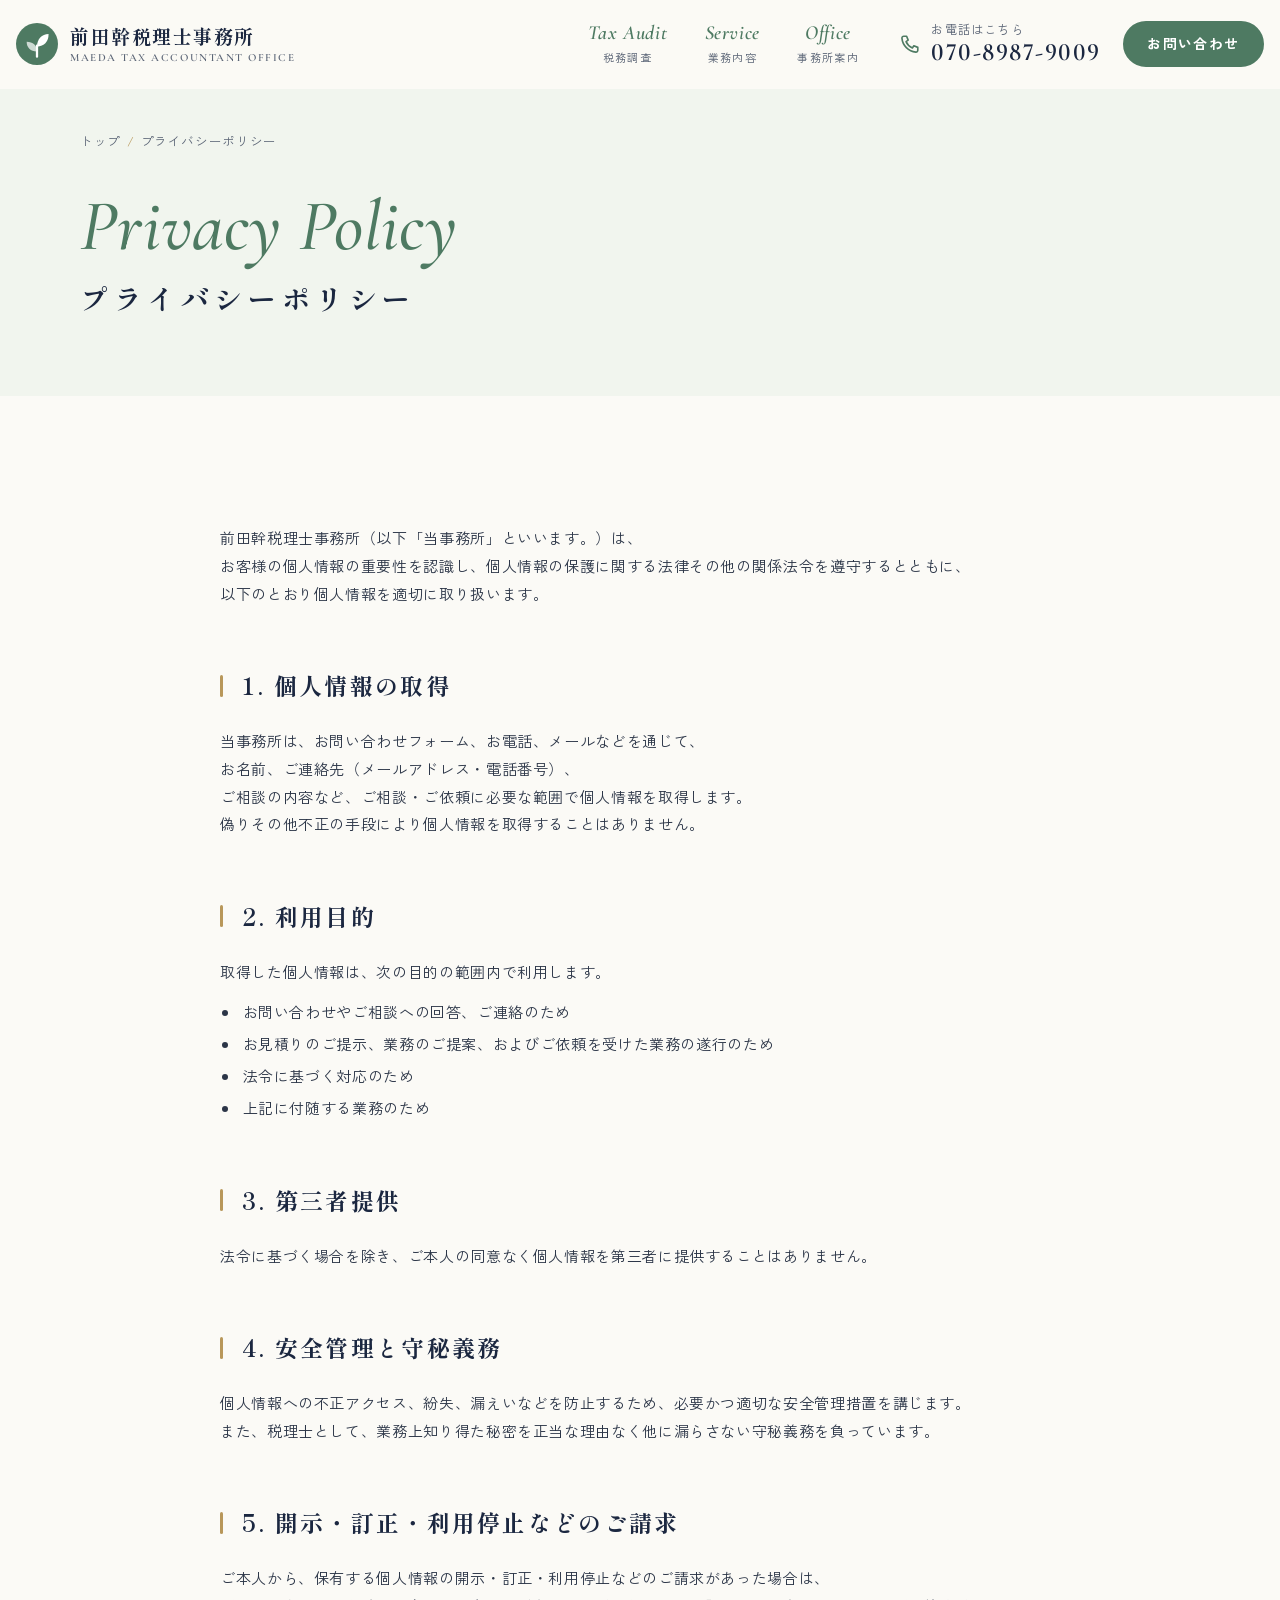
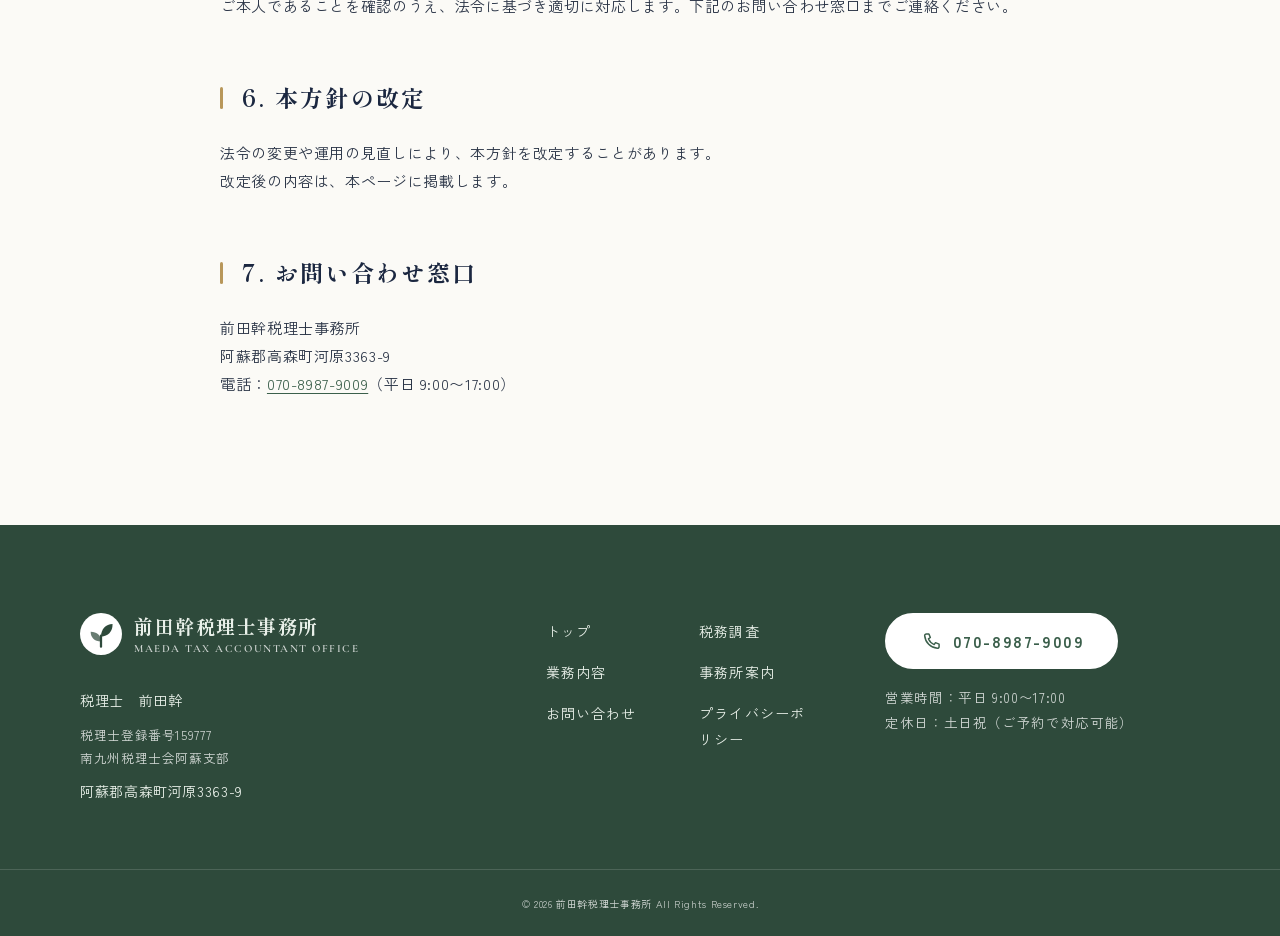
==== commit 59bec74e: "内容の更新" ====
--- a/privacy.html
+++ b/privacy.html
@@ -194,13 +194,13 @@
 <section class="section policy-doc">
   <div class="container container--narrow">
     <div class="prose">
-      <p>前田幹税理士事務所（以下「当事務所」といいます。）は、<br class="is-pc"><br class="is-sp">お客様の個人情報の重要性を認識し、<br class="is-sp">個人情報の保護に関する法律<br class="is-sp">その他の関係法令を遵守するとともに、<br class="is-pc"><br class="is-sp">以下のとおり個人情報を適切に取り扱います。</p>
+      <p>前田幹税理士事務所<br class="is-sp">（以下「当事務所」といいます。）は、<br class="is-pc"><br class="is-sp">お客様の個人情報の重要性を認識し、<br class="is-sp">個人情報の保護に関する法律<br class="is-sp">その他の関係法令を遵守するとともに、<br class="is-pc"><br class="is-sp">以下のとおり個人情報を適切に取り扱います。</p>
 
       <h2 class="h3">1. 個人情報の取得</h2>
       <p>当事務所は、お問い合わせフォーム、お電話、<br class="is-sp">メールなどを通じて、<br class="is-pc"><br class="is-sp">お名前、ご連絡先（メールアドレス・電話番号）、<br class="is-pc"><br class="is-sp">ご相談の内容など、ご相談・ご依頼に必要な範囲で<br class="is-sp">個人情報を取得します。<br class="is-pc"><br class="is-sp">偽りその他不正の手段により<br class="is-sp">個人情報を取得することはありません。</p>
 
       <h2 class="h3">2. 利用目的</h2>
-      <p>取得した個人情報は、次の目的の範囲内で利用します。</p>
+      <p>取得した個人情報は、<br class="is-sp">次の目的の範囲内で利用します。</p>
       <ul class="plain-list">
         <li>お問い合わせやご相談への回答、ご連絡のため</li>
         <li>お見積りのご提示、業務のご提案、<br class="is-sp">およびご依頼を受けた業務の遂行のため</li>
@@ -212,10 +212,10 @@
       <p>法令に基づく場合を除き、<br class="is-sp">ご本人の同意なく個人情報を<br class="is-sp">第三者に提供することはありません。</p>
 
       <h2 class="h3">4. 安全管理と守秘義務</h2>
-      <p>個人情報への不正アクセス、紛失、漏えいなどを防止するため、<br class="is-sp">必要かつ適切な安全管理措置を講じます。<br class="is-pc"><br class="is-sp">また、税理士として、業務上知り得た秘密を<br class="is-sp">正当な理由なく他に漏らさない守秘義務を負っています。</p>
+      <p>個人情報への不正アクセス、<br class="is-sp">紛失、漏えいなどを防止するため、<br class="is-sp">必要かつ適切な安全管理措置を講じます。<br class="is-pc"><br class="is-sp">また、税理士として、業務上知り得た秘密を<br class="is-sp">正当な理由なく他に漏らさない<br class="is-sp">守秘義務を負っています。</p>
 
       <h2 class="h3">5. 開示・訂正・利用停止などのご請求</h2>
-      <p>ご本人から、保有する個人情報の開示・訂正・利用停止などの<br class="is-sp">ご請求があった場合は、<br class="is-pc">ご本人であることを確認のうえ、<br class="is-sp">法令に基づき適切に対応します。<br class="is-sp">下記のお問い合わせ窓口までご連絡ください。</p>
+      <p>ご本人から、保有する個人情報の<br class="is-sp">開示・訂正・利用停止などの<br class="is-sp">ご請求があった場合は、<br class="is-pc"><br class="is-sp">ご本人であることを確認のうえ、<br class="is-sp">法令に基づき適切に対応します。<br class="is-sp">下記のお問い合わせ窓口までご連絡ください。</p>
 
       <h2 class="h3">6. 本方針の改定</h2>
       <p>法令の変更や運用の見直しにより、<br class="is-sp">本方針を改定することがあります。<br class="is-pc"><br class="is-sp">改定後の内容は、本ページに掲載します。</p>
@@ -242,7 +242,7 @@
       </a>
       <address class="site-footer__address">
         <p>税理士　前田幹</p>
-        <p class="site-footer__small">税理士登録番号159777<br>南九州税理士会阿蘇支部会員</p>
+        <p class="site-footer__small">税理士登録番号159777<br>南九州税理士会阿蘇支部</p>
         <p>阿蘇郡高森町河原3363-9</p>
       </address>
     </div>
--- a/assets/css/style.css
+++ b/assets/css/style.css
@@ -443,6 +443,13 @@
 }
 .alert-card__tel { margin-top: 28px; }
 .alert-card__sub { margin-top: 14px; font-size: 13.5px; line-height: 1.85; }
+/* 緊急時の対応・費用についての注記 */
+.alert-card__note {
+  margin-top: 18px; padding: 14px 18px; background: #fff;
+  border: 1px solid var(--c-alert-line); border-left: 4px solid var(--c-alert); border-radius: var(--radius-s);
+  font-size: 14.5px; line-height: 1.9;
+}
+.alert-card__note a { font-weight: 700; color: var(--c-alert-ink); }
 .alert-card__list { margin-top: clamp(28px, 4vw, 40px); padding-top: clamp(24px, 3.4vw, 32px); border-top: 1px dashed var(--c-alert-line); }
 .alert-card__list-lead { font-weight: 500; }
 .check-grid { display: grid; gap: 12px; margin-top: 18px; }
@@ -545,6 +552,16 @@
 }
 .message__sign-name::after { content: ""; position: absolute; left: 0; right: 0; bottom: 0; height: 2px; background: var(--c-gold); }
 .prose .message__sign + p { margin-top: 2em; }
+/* 初回無料のご案内（ボタンの直前） */
+.prose .free-note {
+  padding: 16px 22px; background: var(--c-bg-soft);
+  border-left: 3px solid var(--c-gold); border-radius: var(--radius-s);
+}
+.prose .free-note__main {
+  display: block; font-family: var(--font-serif); font-weight: 700;
+  font-size: clamp(17px, 2.1vw, 19px); line-height: 1.7; letter-spacing: .06em; color: var(--c-heading-accent);
+}
+.free-note__sub { display: block; margin-top: 4px; font-size: 13px; line-height: 1.8; color: var(--c-ink-soft); }
 
 /* Features */
 /* 3列は1200px以上（カードの幅が足りるときだけ）。それより狭い画面では1列にして、説明文が途中で折り返さないようにする */
@@ -573,6 +590,11 @@
 .feature__title::after { content: ""; display: block; width: 28px; height: 2px; margin: 12px auto 0; border-radius: 2px; background: var(--c-gold); }
 /* 説明文：左揃えのまま、いちばん長い行の幅に合わせてカードの中央に置く（改行位置のそろった読みやすい塊になる） */
 .feature__text { width: fit-content; max-width: 100%; margin-inline: auto; font-size: 15px; line-height: 1.9; color: var(--c-ink); text-align: left; }
+.feature__text p { line-height: 1.9; }
+/* 特長1：強みを箇条書きで見せる */
+.feature__points { margin: 6px 0; }
+.feature__points li { position: relative; padding-left: 1.2em; font-weight: 700; line-height: 1.9; color: var(--c-ink-strong); }
+.feature__points li::before { content: ""; position: absolute; left: .15em; top: .88em; width: 6px; height: 6px; border-radius: 50%; background: var(--c-gold); }
 
 /* Link cards（税務調査／業務内容への導線） */
 .link-cards { display: grid; gap: 36px; }
@@ -785,7 +807,11 @@
 
 /* 業務内容 */
 .service-cards { display: grid; gap: 24px; }
-@media (min-width: 768px) { .service-cards { grid-template-columns: minmax(0, 1fr) minmax(0, 1fr); gap: 28px; } }
+@media (min-width: 768px) {
+  .service-cards { grid-template-columns: minmax(0, 1fr) minmax(0, 1fr); gap: 28px; }
+  /* カードが奇数枚のとき、最後の1枚は2列目に空きを作らず、中央に置く */
+  .service-cards .service-card:last-child:nth-child(odd) { grid-column: 1 / -1; justify-self: center; width: calc((100% - 28px) / 2); }
+}
 .service-card {
   padding: clamp(28px, 4vw, 44px);
   background: var(--c-surface); border: 1px solid var(--c-line); border-radius: var(--radius-l); box-shadow: var(--shadow-s);
@@ -1025,7 +1051,8 @@
   /* トップ：ヒーロー */
   .hero { padding-top: 6px; }
   .hero__media { min-height: 130px; }
-  .hero__inner { width: min(100% - var(--m-gutter) * 2, 700px); margin-top: -36px; }
+  /* 写真とカードは重ねず、上下に並べる（カード上端の文字が写真に透けて見えないように） */
+  .hero__inner { width: min(100% - var(--m-gutter) * 2, 700px); margin-top: 10px; }
   .hero__card { padding: 22px var(--m-card) 20px; }
   .hero__card::before { inset: 6px; }
   .hero__eyebrow { gap: 10px; letter-spacing: .14em; }
@@ -1048,6 +1075,9 @@
   .message__sign-role { font-size: 13px; }
   .message__sign-name { font-size: 22px; letter-spacing: .24em; }
   .prose .message__sign + p { margin-top: 1.4em; }
+  .prose .free-note { padding: 12px 14px; }
+  .prose .free-note__main { font-size: 15px; }
+  .free-note__sub { font-size: 12px; }
 
   /* トップ：特長 */
   .features__grid { gap: 36px; }
@@ -1064,6 +1094,10 @@
   .link-card__en { font-size: 17px; }
   .link-card__title { font-size: 19px; letter-spacing: .08em; }
   .link-card__text { margin-bottom: 6px; }
+  /* 「税務調査について詳しく見る」が360px幅で1文字だけ折り返さないよう、少しだけ詰める */
+  .link-card__body .btn { padding-inline: 1.2em; font-size: 14px; letter-spacing: .06em; }
+  /* 希望の位置で改行した行が、幅360pxのスマホでも1行に収まるよう、字間をほんの少し（0.01em）詰める */
+  .sp-tight { letter-spacing: -.01em; }
 
   /* トップ：事務所案内 */
   .office__about { gap: 28px; margin-bottom: 36px; }
@@ -1081,7 +1115,7 @@
   .cta-band::before { width: 200px; height: 200px; left: -80px; top: -90px; }
   .cta-band::after { width: 160px; height: 160px; right: -60px; bottom: -80px; }
   .cta-band__title { font-size: 19px; line-height: 1.65; }
-  .cta-band__text { margin-top: 8px; text-wrap: balance; }
+  .cta-band__text { margin-top: 8px; }
   .cta-band__actions { flex-direction: column; gap: 10px; margin-top: 20px; }
   .cta-band__note { margin-top: 16px; }
 
@@ -1117,6 +1151,7 @@
   .alert-card__title { font-size: 18px; line-height: 1.55; }
   .alert-card__tel { margin-top: 18px; }
   .alert-card__sub { margin-top: 10px; }
+  .alert-card__note { margin-top: 12px; padding: 10px 12px; font-size: 13px; line-height: 1.85; }
   .alert-card__list { margin-top: 18px; padding-top: 16px; }
   .check-grid { gap: 8px; margin-top: 12px; }
   .check-grid li { gap: 10px; padding: 10px 14px; }
@@ -1149,7 +1184,8 @@
   .service-card__icon { width: 52px; height: 52px; margin-bottom: 10px; }
   .service-card__icon .icon--xl { width: 30px; height: 30px; }
   .service-card__title { margin-bottom: 8px; font-size: 18px; }
-  .tags { gap: 6px; margin-top: 12px; }
+  /* 税目のタグは、どのスマホでも「3つ＋2つ」の2段にそろえる */
+  .tags { display: grid; grid-template-columns: repeat(3, max-content); gap: 6px; margin-top: 12px; }
   .tags li { padding: 0 12px; }
   .panel { padding: 30px var(--m-card) 20px; }
   .panel::before { left: 14px; font-size: 64px; }
@@ -1186,6 +1222,11 @@
   .form__submit { margin-top: 18px; }
   .form__status { margin-top: 16px; }
 }
+/* 幅360〜374pxのスマホだけ：23文字の1行（税務調査ページの赤囲み「事業所を訪問することがあります（無予告調査）。」）を
+   希望どおり1行に収めるため、その行だけ文字を0.5px小さくする（375px以上は通常の大きさのまま） */
+@media (min-width: 360px) and (max-width: 374px) {
+  .sp-fit { font-size: 12.5px; }
+}
 /* 背の低いスマホ：写真を確保してファーストビューを1画面に収めるため、補足の2行を省く */
 @media (max-width: 599px) and (max-height: 700px) {
   .hero__eyebrow, .hero__note { display: none; }
